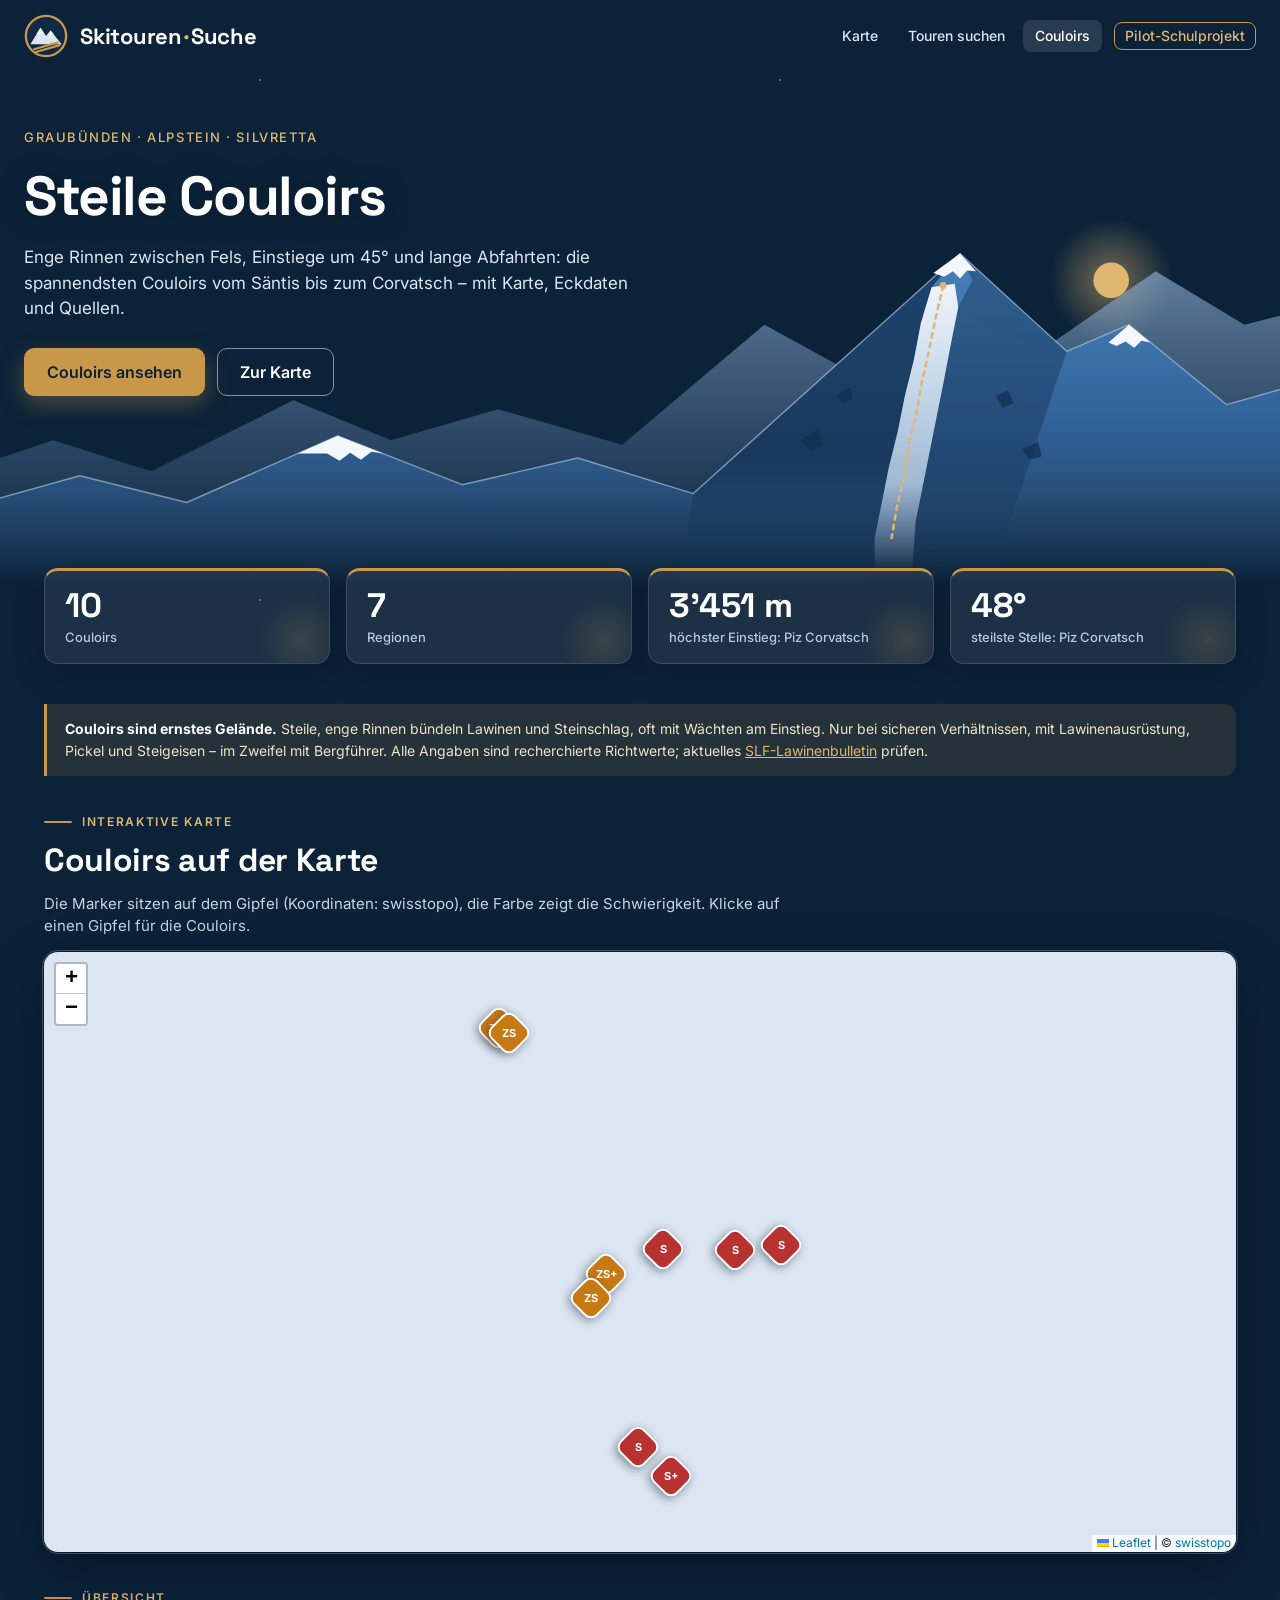
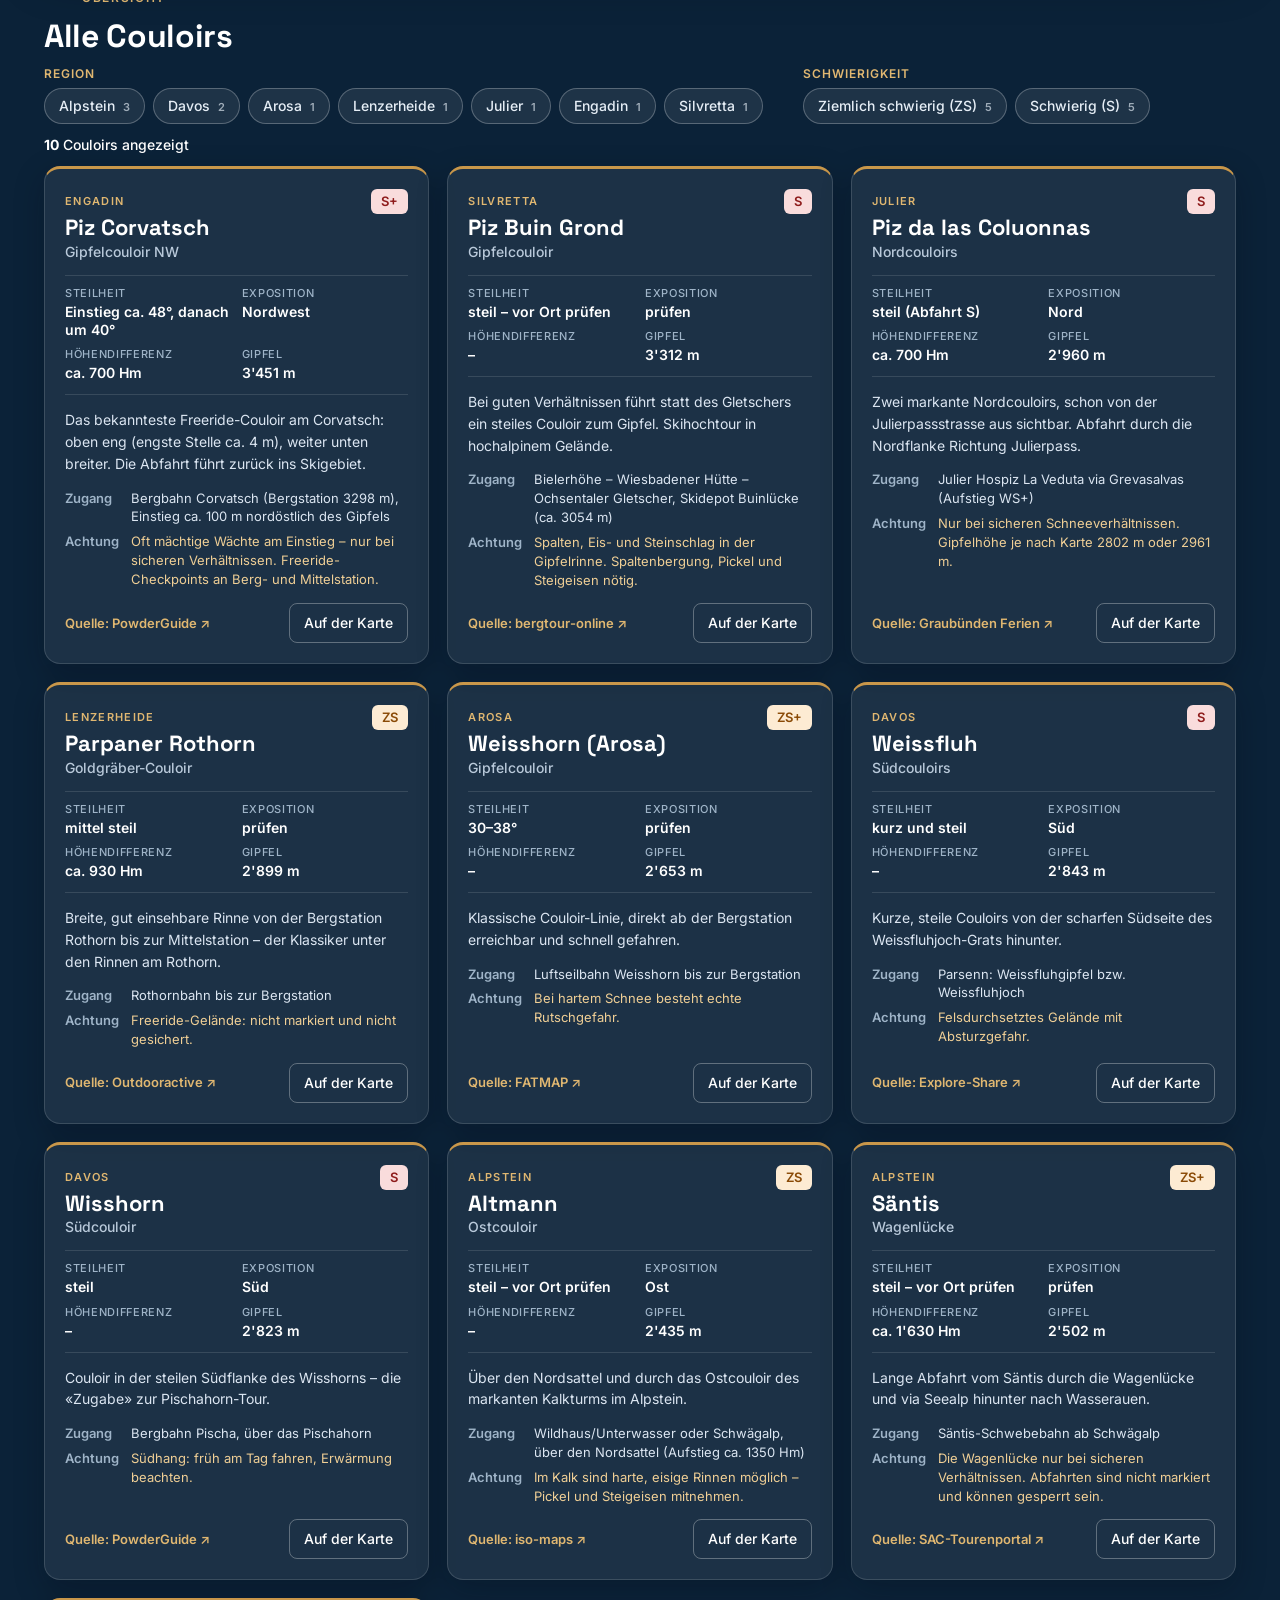
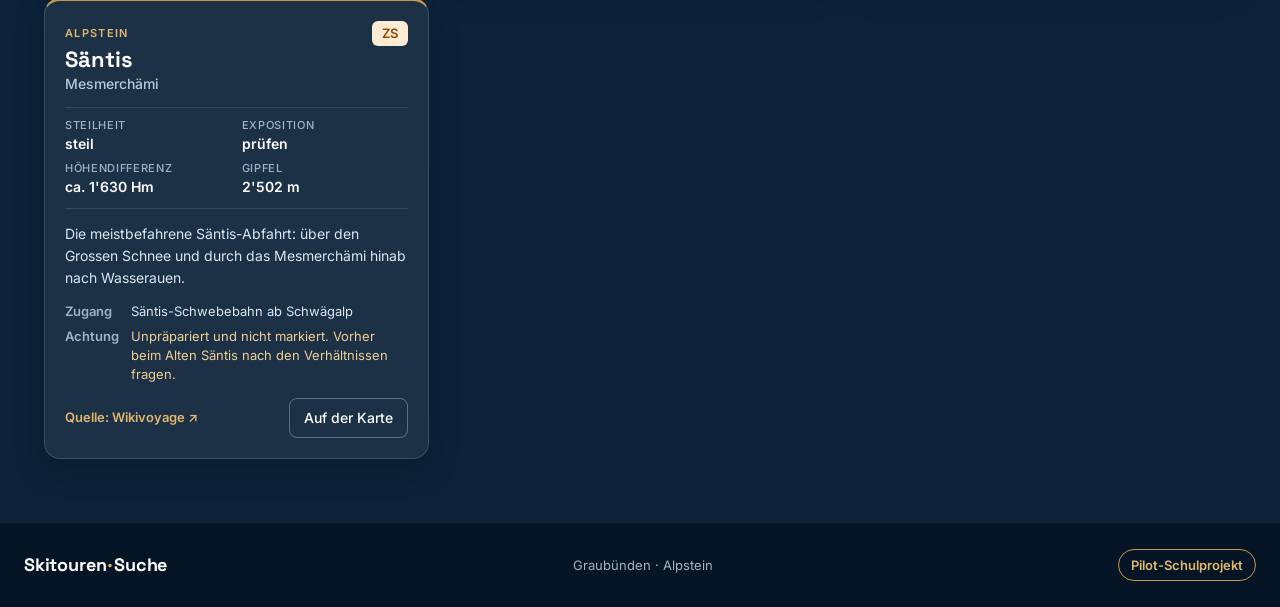
==== couloirs.html @ 5e9e7b4f "Neue Seite Couloirs: recherchierte Couloirs in Graubünden und im Alpstein mit Karte, Filtern und Que" ====
<!doctype html>
<html lang="de">
<head>
<meta charset="utf-8">
<meta name="viewport" content="width=device-width, initial-scale=1">
<title>Couloirs – Skitouren-Suche</title>
<meta name="description" content="Steile Couloirs in Graubünden und im Alpstein: Corvatsch, Piz Buin, Säntis, Altmann und mehr – mit Karte und Eckdaten.">
<link rel="icon" type="image/svg+xml" href="assets/icons/icon.svg">
<link rel="icon" type="image/png" sizes="32x32" href="assets/icons/favicon-32.png">
<link rel="apple-touch-icon" sizes="180x180" href="assets/icons/apple-touch-icon.png">
<link rel="manifest" href="manifest.webmanifest">
<meta name="theme-color" content="#0B2238">
<meta name="apple-mobile-web-app-title" content="Skitouren">
<meta name="application-name" content="Skitouren">
<meta name="mobile-web-app-capable" content="yes">
<meta name="apple-mobile-web-app-capable" content="yes">
<meta name="apple-mobile-web-app-status-bar-style" content="black-translucent">
<link rel="preconnect" href="https://fonts.googleapis.com">
<link rel="preconnect" href="https://fonts.gstatic.com" crossorigin>
<link rel="preconnect" href="https://wmts.geo.admin.ch">

<link href="https://fonts.googleapis.com/css2?family=Inter:wght@400;500;600&family=Space+Grotesk:wght@500;600;700&display=swap" rel="stylesheet">
<link rel="stylesheet" href="vendor/leaflet/leaflet.css">
<link rel="stylesheet" href="assets/style.css?v=20261114b">
</head>
<body class="land">
<div class="sky" aria-hidden="true"></div>
<div style="min-height:100vh;font-family:Inter,sans-serif;color:#13202B">
  <div class="topbar">
    <div class="brand">
        <a href="index.html" aria-label="Startseite" style="display:flex"><svg class="logo" viewBox="0 0 48 48" aria-hidden="true"><circle cx="24" cy="24" r="22" fill="#0F2A44" stroke="#C9974A" stroke-width="2.5"/><path d="M7 33 18 15l6 9 5-6 12 15Z" fill="#DCE6F2"/><path d="m18 15 4 6.2-2.4-.8-2 2.2-1.8-1.6-2 .8Z" fill="#fff"/><path d="m29 18 3.6 4.3-2.1-.5-1.6 1.4-1.4-1.3Z" fill="#fff"/><path d="M11 38.5 37 31M13 41.5 39 34" stroke="#C9974A" stroke-width="2.4" stroke-linecap="round"/></svg></a>
        <a href="index.html" style="display:flex;align-items:center;gap:12px;color:#FFF;text-decoration:none"><span class="wordmark">Skitouren<span>·</span>Suche</span></a>
        <nav class="nav" aria-label="Hauptnavigation"><a href="index.html">Karte</a><a href="suche.html">Touren suchen</a><a href="couloirs.html" aria-current="page">Couloirs</a><a href="datenschutz.html" class="pill">Pilot-Schulprojekt</a></nav>
    </div>
  </div>
  <header class="hero">
    <div class="hero-in">
      <div style="font:500 13px/1.5 Inter,sans-serif;letter-spacing:.12em;text-transform:uppercase;color:#E0B771">Graubünden · Alpstein · Silvretta</div>
      <h1 style="margin:0;font:700 52px/1.05 'Space Grotesk',sans-serif;letter-spacing:-.02em">Steile Couloirs</h1>
      <p class="lead">Enge Rinnen zwischen Fels, Einstiege um 45° und lange Abfahrten: die spannendsten Couloirs vom Säntis bis zum Corvatsch – mit Karte, Eckdaten und Quellen.</p>
      <div style="display:flex;flex-wrap:wrap;gap:12px;margin-top:6px"><a class="cta" href="#liste">Couloirs ansehen</a><a class="cta ghost" href="#karte">Zur Karte</a></div>
    </div>
    <svg class="range2" viewBox="0 0 1440 420" preserveAspectRatio="xMidYMax slice" aria-hidden="true">
      <defs>
        <linearGradient id="gB" gradientUnits="userSpaceOnUse" x1="0" y1="60" x2="0" y2="410"><stop offset="0" stop-color="#93B5DB" stop-opacity=".62"/><stop offset=".6" stop-color="#6F95C0" stop-opacity=".28"/><stop offset="1" stop-color="#6F95C0" stop-opacity="0"/></linearGradient>
        <linearGradient id="gF" gradientUnits="userSpaceOnUse" x1="0" y1="40" x2="0" y2="418"><stop offset="0" stop-color="#4A82BD"/><stop offset=".55" stop-color="#2F629A" stop-opacity=".9"/><stop offset="1" stop-color="#2A5788" stop-opacity="0"/></linearGradient>
        <linearGradient id="gR" gradientUnits="userSpaceOnUse" x1="0" y1="40" x2="0" y2="418"><stop offset="0" stop-color="#1D436C"/><stop offset=".6" stop-color="#17375A" stop-opacity=".92"/><stop offset="1" stop-color="#17375A" stop-opacity="0"/></linearGradient>
        <linearGradient id="gC" gradientUnits="userSpaceOnUse" x1="0" y1="60" x2="0" y2="400"><stop offset="0" stop-color="#F4F8FC"/><stop offset=".7" stop-color="#C9DBEE" stop-opacity=".75"/><stop offset="1" stop-color="#C9DBEE" stop-opacity="0"/></linearGradient>
        <radialGradient id="gM"><stop offset="0" stop-color="#E0B771" stop-opacity=".5"/><stop offset="1" stop-color="#E0B771" stop-opacity="0"/></radialGradient>
        <mask id="hm" maskUnits="userSpaceOnUse" x="0" y="0" width="1440" height="420"><path class="hmask" pathLength="1" d="M1061 76 1052 115 1045 150 1037 185 1031 220 1022 255 1017 290 1009 325 1003 360" fill="none" stroke="#fff" stroke-width="14" stroke-linecap="round"/></mask>
      </defs>
      <g class="r-sun"><circle cx="1250" cy="70" r="70" fill="url(#gM)"/><circle cx="1250" cy="70" r="20" fill="#E0B771"/></g>
      <g class="r-back">
        <path d="M-90 300 60 250l110 35 160-80 110 45 120-35 140 40 160-135 100 55 100-80 110 55 130-90 100 60 120-30V420H-90Z" fill="url(#gB)"/>
      </g>
      <g class="r-front">
        <path d="M-90 340 90 290l120 30 170-75 140 55 130-30 130 40 300-270 120 110 70-30 110 90 140-40V420H-90Z" fill="url(#gF)"/>
        <path d="M1080 40 1048 78 1036 118 1028 160 1018 200 1010 240 1000 280 992 320 984 360 980 420H760L780 310Z" fill="url(#gR)"/>
        <path d="M1080 40 1094 70 1078 100 1070 140 1062 182 1054 222 1046 262 1038 302 1030 342 1026 420H1110L1200 150Z" fill="url(#gR)" opacity=".55"/>
        <path d="M1048 78 1074 74 1078 100 1070 140 1062 182 1054 222 1046 262 1038 302 1030 342 1026 400 984 400 984 360 992 320 1000 280 1010 240 1018 200 1028 160 1036 118Z" fill="url(#gC)"/>
        <path d="M900 250l20-12 6 18-14 6Z M940 200l16-10 4 14-12 4Z M1120 200l14-6 6 14-12 6Z M1150 260l18-8 4 16-14 4Z" fill="#12304F" opacity=".7"/>
        <path d="M-90 340 90 290l120 30 170-75 140 55 130-30 130 40 300-270 120 110 70-30 110 90 140-40" fill="none" stroke="#B4CEEA" stroke-opacity=".6" stroke-width="1.6" stroke-linejoin="round"/>
        <path d="M1080 40l18 20-10-1-8 9-8-8-10 6-12-4Z M380 245l51 20-13-2-12 9-12-8-12 9-14-8-33 0Z M1270 120l24 20-10-2-8 8-10-7-10 5-9-4Z" fill="#F4F8FC"/>
        <path d="M1061 76 1052 115 1045 150 1037 185 1031 220 1022 255 1017 290 1009 325 1003 360" fill="none" stroke="#E0B771" stroke-width="2.8" stroke-dasharray="5 6" stroke-linecap="round" mask="url(#hm)"/>
        <circle class="summit" cx="1061" cy="76" r="4" fill="#E0B771"/>
      </g>
    </svg>
  </header>
  <main class="wrap">
    <div class="stats" id="cstats"></div>
    <div class="cwarn reveal"><b>Couloirs sind ernstes Gelände.</b> Steile, enge Rinnen bündeln Lawinen und Steinschlag, oft mit Wächten am Einstieg. Nur bei sicheren Verhältnissen, mit Lawinenausrüstung, Pickel und Steigeisen – im Zweifel mit Bergführer. Alle Angaben sind recherchierte Richtwerte; aktuelles <a href="https://www.slf.ch/de/lawinenbulletin-und-schneesituation/" target="_blank" rel="noopener">SLF-Lawinenbulletin</a> prüfen.</div>
    <section class="sect" id="karte">
      <span class="eyebrow">Interaktive Karte</span>
      <h2>Couloirs auf der Karte</h2>
      <p>Die Marker sitzen auf dem Gipfel (Koordinaten: swisstopo), die Farbe zeigt die Schwierigkeit. Klicke auf einen Gipfel für die Couloirs.</p>
      <div id="map" role="region" aria-label="Karte der Couloirs"></div>
    </section>
    <section class="sect" id="liste">
      <span class="eyebrow">Übersicht</span>
      <h2>Alle Couloirs</h2>
      <div class="cfilter"><div><span class="exh">Region</span><div class="chips" id="cReg"></div></div><div><span class="exh">Schwierigkeit</span><div class="chips" id="cGrad"></div></div></div>
      <p class="mapinfo"><strong id="cCount"></strong> Couloirs angezeigt</p>
      <div class="cgrid" id="cards"></div>
    </section>
  </main>
  <footer class="foot">
    <div class="foot-in">
      <span class="wordmark" style="font-size:18px">Skitouren<span>·</span>Suche</span>
      <span>Graubünden · Alpstein</span>
      <a href="datenschutz.html">Pilot-Schulprojekt</a>
    </div>
  </footer>
</div>
<script src="vendor/leaflet/leaflet.js"></script>
<script src="assets/tours.js?v=20261117"></script>
<script src="assets/couloirs.js?v=20261117"></script>
<script src="assets/comp.js?v=20261117"></script>
<script src="assets/couloirs-page.js?v=20261117"></script>
<script src="assets/ui.js?v=20261117"></script>
</body>
</html>
---- vendor/leaflet/leaflet.css ----
/* required styles */

.leaflet-pane,
.leaflet-tile,
.leaflet-marker-icon,
.leaflet-marker-shadow,
.leaflet-tile-container,
.leaflet-pane > svg,
.leaflet-pane > canvas,
.leaflet-zoom-box,
.leaflet-image-layer,
.leaflet-layer {
	position: absolute;
	left: 0;
	top: 0;
	}
.leaflet-container {
	overflow: hidden;
	}
.leaflet-tile,
.leaflet-marker-icon,
.leaflet-marker-shadow {
	-webkit-user-select: none;
	   -moz-user-select: none;
	        user-select: none;
	  -webkit-user-drag: none;
	}
/* Prevents IE11 from highlighting tiles in blue */
.leaflet-tile::selection {
	background: transparent;
}
/* Safari renders non-retina tile on retina better with this, but Chrome is worse */
.leaflet-safari .leaflet-tile {
	image-rendering: -webkit-optimize-contrast;
	}
/* hack that prevents hw layers "stretching" when loading new tiles */
.leaflet-safari .leaflet-tile-container {
	width: 1600px;
	height: 1600px;
	-webkit-transform-origin: 0 0;
	}
.leaflet-marker-icon,
.leaflet-marker-shadow {
	display: block;
	}
/* .leaflet-container svg: reset svg max-width decleration shipped in Joomla! (joomla.org) 3.x */
/* .leaflet-container img: map is broken in FF if you have max-width: 100% on tiles */
.leaflet-container .leaflet-overlay-pane svg {
	max-width: none !important;
	max-height: none !important;
	}
.leaflet-container .leaflet-marker-pane img,
.leaflet-container .leaflet-shadow-pane img,
.leaflet-container .leaflet-tile-pane img,
.leaflet-container img.leaflet-image-layer,
.leaflet-container .leaflet-tile {
	max-width: none !important;
	max-height: none !important;
	width: auto;
	padding: 0;
	}

.leaflet-container img.leaflet-tile {
	/* See: https://bugs.chromium.org/p/chromium/issues/detail?id=600120 */
	mix-blend-mode: plus-lighter;
}

.leaflet-container.leaflet-touch-zoom {
	-ms-touch-action: pan-x pan-y;
	touch-action: pan-x pan-y;
	}
.leaflet-container.leaflet-touch-drag {
	-ms-touch-action: pinch-zoom;
	/* Fallback for FF which doesn't support pinch-zoom */
	touch-action: none;
	touch-action: pinch-zoom;
}
.leaflet-container.leaflet-touch-drag.leaflet-touch-zoom {
	-ms-touch-action: none;
	touch-action: none;
}
.leaflet-container {
	-webkit-tap-highlight-color: transparent;
}
.leaflet-container a {
	-webkit-tap-highlight-color: rgba(51, 181, 229, 0.4);
}
.leaflet-tile {
	filter: inherit;
	visibility: hidden;
	}
.leaflet-tile-loaded {
	visibility: inherit;
	}
.leaflet-zoom-box {
	width: 0;
	height: 0;
	-moz-box-sizing: border-box;
	     box-sizing: border-box;
	z-index: 800;
	}
/* workaround for https://bugzilla.mozilla.org/show_bug.cgi?id=888319 */
.leaflet-overlay-pane svg {
	-moz-user-select: none;
	}

.leaflet-pane         { z-index: 400; }

.leaflet-tile-pane    { z-index: 200; }
.leaflet-overlay-pane { z-index: 400; }
.leaflet-shadow-pane  { z-index: 500; }
.leaflet-marker-pane  { z-index: 600; }
.leaflet-tooltip-pane   { z-index: 650; }
.leaflet-popup-pane   { z-index: 700; }

.leaflet-map-pane canvas { z-index: 100; }
.leaflet-map-pane svg    { z-index: 200; }

.leaflet-vml-shape {
	width: 1px;
	height: 1px;
	}
.lvml {
	behavior: url(#default#VML);
	display: inline-block;
	position: absolute;
	}


/* control positioning */

.leaflet-control {
	position: relative;
	z-index: 800;
	pointer-events: visiblePainted; /* IE 9-10 doesn't have auto */
	pointer-events: auto;
	}
.leaflet-top,
.leaflet-bottom {
	position: absolute;
	z-index: 1000;
	pointer-events: none;
	}
.leaflet-top {
	top: 0;
	}
.leaflet-right {
	right: 0;
	}
.leaflet-bottom {
	bottom: 0;
	}
.leaflet-left {
	left: 0;
	}
.leaflet-control {
	float: left;
	clear: both;
	}
.leaflet-right .leaflet-control {
	float: right;
	}
.leaflet-top .leaflet-control {
	margin-top: 10px;
	}
.leaflet-bottom .leaflet-control {
	margin-bottom: 10px;
	}
.leaflet-left .leaflet-control {
	margin-left: 10px;
	}
.leaflet-right .leaflet-control {
	margin-right: 10px;
	}


/* zoom and fade animations */

.leaflet-fade-anim .leaflet-popup {
	opacity: 0;
	-webkit-transition: opacity 0.2s linear;
	   -moz-transition: opacity 0.2s linear;
	        transition: opacity 0.2s linear;
	}
.leaflet-fade-anim .leaflet-map-pane .leaflet-popup {
	opacity: 1;
	}
.leaflet-zoom-animated {
	-webkit-transform-origin: 0 0;
	    -ms-transform-origin: 0 0;
	        transform-origin: 0 0;
	}
svg.leaflet-zoom-animated {
	will-change: transform;
}

.leaflet-zoom-anim .leaflet-zoom-animated {
	-webkit-transition: -webkit-transform 0.25s cubic-bezier(0,0,0.25,1);
	   -moz-transition:    -moz-transform 0.25s cubic-bezier(0,0,0.25,1);
	        transition:         transform 0.25s cubic-bezier(0,0,0.25,1);
	}
.leaflet-zoom-anim .leaflet-tile,
.leaflet-pan-anim .leaflet-tile {
	-webkit-transition: none;
	   -moz-transition: none;
	        transition: none;
	}

.leaflet-zoom-anim .leaflet-zoom-hide {
	visibility: hidden;
	}


/* cursors */

.leaflet-interactive {
	cursor: pointer;
	}
.leaflet-grab {
	cursor: -webkit-grab;
	cursor:    -moz-grab;
	cursor:         grab;
	}
.leaflet-crosshair,
.leaflet-crosshair .leaflet-interactive {
	cursor: crosshair;
	}
.leaflet-popup-pane,
.leaflet-control {
	cursor: auto;
	}
.leaflet-dragging .leaflet-grab,
.leaflet-dragging .leaflet-grab .leaflet-interactive,
.leaflet-dragging .leaflet-marker-draggable {
	cursor: move;
	cursor: -webkit-grabbing;
	cursor:    -moz-grabbing;
	cursor:         grabbing;
	}

/* marker & overlays interactivity */
.leaflet-marker-icon,
.leaflet-marker-shadow,
.leaflet-image-layer,
.leaflet-pane > svg path,
.leaflet-tile-container {
	pointer-events: none;
	}

.leaflet-marker-icon.leaflet-interactive,
.leaflet-image-layer.leaflet-interactive,
.leaflet-pane > svg path.leaflet-interactive,
svg.leaflet-image-layer.leaflet-interactive path {
	pointer-events: visiblePainted; /* IE 9-10 doesn't have auto */
	pointer-events: auto;
	}

/* visual tweaks */

.leaflet-container {
	background: #ddd;
	outline-offset: 1px;
	}
.leaflet-container a {
	color: #0078A8;
	}
.leaflet-zoom-box {
	border: 2px dotted #38f;
	background: rgba(255,255,255,0.5);
	}


/* general typography */
.leaflet-container {
	font-family: "Helvetica Neue", Arial, Helvetica, sans-serif;
	font-size: 12px;
	font-size: 0.75rem;
	line-height: 1.5;
	}


/* general toolbar styles */

.leaflet-bar {
	box-shadow: 0 1px 5px rgba(0,0,0,0.65);
	border-radius: 4px;
	}
.leaflet-bar a {
	background-color: #fff;
	border-bottom: 1px solid #ccc;
	width: 26px;
	height: 26px;
	line-height: 26px;
	display: block;
	text-align: center;
	text-decoration: none;
	color: black;
	}
.leaflet-bar a,
.leaflet-control-layers-toggle {
	background-position: 50% 50%;
	background-repeat: no-repeat;
	display: block;
	}
.leaflet-bar a:hover,
.leaflet-bar a:focus {
	background-color: #f4f4f4;
	}
.leaflet-bar a:first-child {
	border-top-left-radius: 4px;
	border-top-right-radius: 4px;
	}
.leaflet-bar a:last-child {
	border-bottom-left-radius: 4px;
	border-bottom-right-radius: 4px;
	border-bottom: none;
	}
.leaflet-bar a.leaflet-disabled {
	cursor: default;
	background-color: #f4f4f4;
	color: #bbb;
	}

.leaflet-touch .leaflet-bar a {
	width: 30px;
	height: 30px;
	line-height: 30px;
	}
.leaflet-touch .leaflet-bar a:first-child {
	border-top-left-radius: 2px;
	border-top-right-radius: 2px;
	}
.leaflet-touch .leaflet-bar a:last-child {
	border-bottom-left-radius: 2px;
	border-bottom-right-radius: 2px;
	}

/* zoom control */

.leaflet-control-zoom-in,
.leaflet-control-zoom-out {
	font: bold 18px 'Lucida Console', Monaco, monospace;
	text-indent: 1px;
	}

.leaflet-touch .leaflet-control-zoom-in, .leaflet-touch .leaflet-control-zoom-out  {
	font-size: 22px;
	}


/* layers control */

.leaflet-control-layers {
	box-shadow: 0 1px 5px rgba(0,0,0,0.4);
	background: #fff;
	border-radius: 5px;
	}
.leaflet-control-layers-toggle {
	background-image: url(images/layers.png);
	width: 36px;
	height: 36px;
	}
.leaflet-retina .leaflet-control-layers-toggle {
	background-image: url(images/layers-2x.png);
	background-size: 26px 26px;
	}
.leaflet-touch .leaflet-control-layers-toggle {
	width: 44px;
	height: 44px;
	}
.leaflet-control-layers .leaflet-control-layers-list,
.leaflet-control-layers-expanded .leaflet-control-layers-toggle {
	display: none;
	}
.leaflet-control-layers-expanded .leaflet-control-layers-list {
	display: block;
	position: relative;
	}
.leaflet-control-layers-expanded {
	padding: 6px 10px 6px 6px;
	color: #333;
	background: #fff;
	}
.leaflet-control-layers-scrollbar {
	overflow-y: scroll;
	overflow-x: hidden;
	padding-right: 5px;
	}
.leaflet-control-layers-selector {
	margin-top: 2px;
	position: relative;
	top: 1px;
	}
.leaflet-control-layers label {
	display: block;
	font-size: 13px;
	font-size: 1.08333em;
	}
.leaflet-control-layers-separator {
	height: 0;
	border-top: 1px solid #ddd;
	margin: 5px -10px 5px -6px;
	}

/* Default icon URLs */
.leaflet-default-icon-path { /* used only in path-guessing heuristic, see L.Icon.Default */
	background-image: url(images/marker-icon.png);
	}


/* attribution and scale controls */

.leaflet-container .leaflet-control-attribution {
	background: #fff;
	background: rgba(255, 255, 255, 0.8);
	margin: 0;
	}
.leaflet-control-attribution,
.leaflet-control-scale-line {
	padding: 0 5px;
	color: #333;
	line-height: 1.4;
	}
.leaflet-control-attribution a {
	text-decoration: none;
	}
.leaflet-control-attribution a:hover,
.leaflet-control-attribution a:focus {
	text-decoration: underline;
	}
.leaflet-attribution-flag {
	display: inline !important;
	vertical-align: baseline !important;
	width: 1em;
	height: 0.6669em;
	}
.leaflet-left .leaflet-control-scale {
	margin-left: 5px;
	}
.leaflet-bottom .leaflet-control-scale {
	margin-bottom: 5px;
	}
.leaflet-control-scale-line {
	border: 2px solid #777;
	border-top: none;
	line-height: 1.1;
	padding: 2px 5px 1px;
	white-space: nowrap;
	-moz-box-sizing: border-box;
	     box-sizing: border-box;
	background: rgba(255, 255, 255, 0.8);
	text-shadow: 1px 1px #fff;
	}
.leaflet-control-scale-line:not(:first-child) {
	border-top: 2px solid #777;
	border-bottom: none;
	margin-top: -2px;
	}
.leaflet-control-scale-line:not(:first-child):not(:last-child) {
	border-bottom: 2px solid #777;
	}

.leaflet-touch .leaflet-control-attribution,
.leaflet-touch .leaflet-control-layers,
.leaflet-touch .leaflet-bar {
	box-shadow: none;
	}
.leaflet-touch .leaflet-control-layers,
.leaflet-touch .leaflet-bar {
	border: 2px solid rgba(0,0,0,0.2);
	background-clip: padding-box;
	}


/* popup */

.leaflet-popup {
	position: absolute;
	text-align: center;
	margin-bottom: 20px;
	}
.leaflet-popup-content-wrapper {
	padding: 1px;
	text-align: left;
	border-radius: 12px;
	}
.leaflet-popup-content {
	margin: 13px 24px 13px 20px;
	line-height: 1.3;
	font-size: 13px;
	font-size: 1.08333em;
	min-height: 1px;
	}
.leaflet-popup-content p {
	margin: 17px 0;
	margin: 1.3em 0;
	}
.leaflet-popup-tip-container {
	width: 40px;
	height: 20px;
	position: absolute;
	left: 50%;
	margin-top: -1px;
	margin-left: -20px;
	overflow: hidden;
	pointer-events: none;
	}
.leaflet-popup-tip {
	width: 17px;
	height: 17px;
	padding: 1px;

	margin: -10px auto 0;
	pointer-events: auto;

	-webkit-transform: rotate(45deg);
	   -moz-transform: rotate(45deg);
	    -ms-transform: rotate(45deg);
	        transform: rotate(45deg);
	}
.leaflet-popup-content-wrapper,
.leaflet-popup-tip {
	background: white;
	color: #333;
	box-shadow: 0 3px 14px rgba(0,0,0,0.4);
	}
.leaflet-container a.leaflet-popup-close-button {
	position: absolute;
	top: 0;
	right: 0;
	border: none;
	text-align: center;
	width: 24px;
	height: 24px;
	font: 16px/24px Tahoma, Verdana, sans-serif;
	color: #757575;
	text-decoration: none;
	background: transparent;
	}
.leaflet-container a.leaflet-popup-close-button:hover,
.leaflet-container a.leaflet-popup-close-button:focus {
	color: #585858;
	}
.leaflet-popup-scrolled {
	overflow: auto;
	}

.leaflet-oldie .leaflet-popup-content-wrapper {
	-ms-zoom: 1;
	}
.leaflet-oldie .leaflet-popup-tip {
	width: 24px;
	margin: 0 auto;

	-ms-filter: "progid:DXImageTransform.Microsoft.Matrix(M11=0.70710678, M12=0.70710678, M21=-0.70710678, M22=0.70710678)";
	filter: progid:DXImageTransform.Microsoft.Matrix(M11=0.70710678, M12=0.70710678, M21=-0.70710678, M22=0.70710678);
	}

.leaflet-oldie .leaflet-control-zoom,
.leaflet-oldie .leaflet-control-layers,
.leaflet-oldie .leaflet-popup-content-wrapper,
.leaflet-oldie .leaflet-popup-tip {
	border: 1px solid #999;
	}


/* div icon */

.leaflet-div-icon {
	background: #fff;
	border: 1px solid #666;
	}


/* Tooltip */
/* Base styles for the element that has a tooltip */
.leaflet-tooltip {
	position: absolute;
	padding: 6px;
	background-color: #fff;
	border: 1px solid #fff;
	border-radius: 3px;
	color: #222;
	white-space: nowrap;
	-webkit-user-select: none;
	-moz-user-select: none;
	-ms-user-select: none;
	user-select: none;
	pointer-events: none;
	box-shadow: 0 1px 3px rgba(0,0,0,0.4);
	}
.leaflet-tooltip.leaflet-interactive {
	cursor: pointer;
	pointer-events: auto;
	}
.leaflet-tooltip-top:before,
.leaflet-tooltip-bottom:before,
.leaflet-tooltip-left:before,
.leaflet-tooltip-right:before {
	position: absolute;
	pointer-events: none;
	border: 6px solid transparent;
	background: transparent;
	content: "";
	}

/* Directions */

.leaflet-tooltip-bottom {
	margin-top: 6px;
}
.leaflet-tooltip-top {
	margin-top: -6px;
}
.leaflet-tooltip-bottom:before,
.leaflet-tooltip-top:before {
	left: 50%;
	margin-left: -6px;
	}
.leaflet-tooltip-top:before {
	bottom: 0;
	margin-bottom: -12px;
	border-top-color: #fff;
	}
.leaflet-tooltip-bottom:before {
	top: 0;
	margin-top: -12px;
	margin-left: -6px;
	border-bottom-color: #fff;
	}
.leaflet-tooltip-left {
	margin-left: -6px;
}
.leaflet-tooltip-right {
	margin-left: 6px;
}
.leaflet-tooltip-left:before,
.leaflet-tooltip-right:before {
	top: 50%;
	margin-top: -6px;
	}
.leaflet-tooltip-left:before {
	right: 0;
	margin-right: -12px;
	border-left-color: #fff;
	}
.leaflet-tooltip-right:before {
	left: 0;
	margin-left: -12px;
	border-right-color: #fff;
	}

/* Printing */

@media print {
	/* Prevent printers from removing background-images of controls. */
	.leaflet-control {
		-webkit-print-color-adjust: exact;
		print-color-adjust: exact;
		}
	}
---- assets/style.css ----
body{margin:0;background:#F4F6F8}
*{box-sizing:border-box}
a{color:#1F5FA8}a:hover{color:#123E70}
.chip{font:500 14px/1 Inter,sans-serif;min-height:36px;padding:0 14px;border-radius:999px;border:1px solid #C9D2DB;background:#FFFFFF;color:#2B3A47;cursor:pointer}
.chip:hover{border-color:#1F5FA8}
.chip.on{background:#13202B;border-color:#13202B;color:#FFFFFF}
.chip:focus-visible,.btn:focus-visible,.field:focus-visible{outline:3px solid #7FB0E8;outline-offset:2px}
.field{font:400 16px/1.2 Inter,sans-serif;border:1px solid #C9D2DB;border-radius:10px;background:#FFFFFF;color:#13202B;min-height:48px;padding:0 14px;box-sizing:border-box;width:100%}
.btn{font:500 14px/1 Inter,sans-serif;min-height:40px;padding:0 14px;border-radius:8px;border:1px solid #C9D2DB;background:#FFFFFF;color:#13202B;cursor:pointer}
.btn:hover{border-color:#1F5FA8;color:#1F5FA8}
.g{font:600 13px/1 Inter,sans-serif;padding:6px 10px;border-radius:6px;white-space:nowrap}
.g-L{background:#E3F1E6;color:#1D5B2C}
.g-WS{background:#DCEAF8;color:#174A82}
.g-ZS{background:#FDEBD3;color:#8A4A06}
.g-S{background:#F9DCDC;color:#8E1B1B}
input[type=range]{width:100%;accent-color:#1F5FA8}
.h2{margin:0;font:600 13px/1 Inter,sans-serif;text-transform:uppercase;letter-spacing:.08em;color:#4A5A68}
.sec{display:flex;flex-direction:column;gap:10px}
.chips{display:flex;flex-wrap:wrap;gap:8px}
.sr{position:absolute;left:-9999px}
.card{background:#FFF;border:1px solid #DDE3E9;border-radius:14px;padding:20px;display:flex;flex-direction:column;gap:14px}
.stat{display:flex;flex-direction:column;gap:4px}.stat span:first-child{font:500 12px/1 Inter,sans-serif;color:#5A6976}.stat span:last-child{font:600 16px/1.1 Inter,sans-serif}
.kv{margin:0;display:grid;grid-template-columns:auto 1fr;gap:6px 12px;font:400 14px/1.35 Inter,sans-serif}.kv dt{color:#5A6976}.kv dd{margin:0}
.hero{position:relative;overflow:hidden;color:#FFF;padding:28px 24px 170px;background:linear-gradient(180deg,#0B2238 0%,#16406A 60%,#3E74A8 100%)}
.hero-in{position:relative;z-index:1;max-width:1240px;margin:0 auto;display:flex;flex-direction:column;gap:16px}
.range{position:absolute;left:0;bottom:-1px;width:100%;height:200px}
.brand{display:flex;align-items:center;gap:12px;flex-wrap:wrap;margin-bottom:18px}
.logo{width:48px;height:48px;flex:none}
.wordmark{font:700 22px/1 'Space Grotesk',sans-serif;letter-spacing:-.01em}.wordmark span{color:#E0B771;margin:0 2px}
.pill{font:600 12px/1 Inter,sans-serif;padding:6px 10px;border-radius:999px;border:1px solid #C9974A;color:#E0B771;text-decoration:none;margin-left:auto}
.pill:hover{background:#C9974A;color:#0B2238}
#q{box-shadow:0 10px 30px rgba(5,20,35,.35)}
.chip:hover,.btn:hover{border-color:#A8762E;color:#8A5E1E}
.chip.on,.chip.on:hover{background:#16406A;border-color:#16406A;color:#FFF}
.h2{color:#8A5E1E!important}
input[type=range]{accent-color:#A8762E}
.card{box-shadow:0 1px 2px rgba(15,42,68,.06);transition:box-shadow .2s,border-color .2s,transform .2s;border-top:3px solid #C9974A!important}
.card:hover{box-shadow:0 10px 28px rgba(15,42,68,.12);transform:translateY(-2px)}
.card h3{color:#0F2A44}
main{margin-top:-24px!important;position:relative;z-index:2}
footer{background:#0B2238;color:#C8D5E3;padding:40px 24px;font:400 14px/1.6 Inter,sans-serif}
footer .in{max-width:1240px;margin:0 auto;display:flex;flex-direction:column;gap:12px}
footer h2{margin:0;font:600 18px/1.2 'Space Grotesk',sans-serif;color:#E0B771}
footer p{margin:0;max-width:820px}footer a{color:#E0B771}
.notice{border-left:3px solid #C9974A;padding:10px 14px;background:rgba(201,151,74,.12);border-radius:0 8px 8px 0;color:#FFF}
@media (max-width:600px){h1{font-size:34px!important}.hero{padding-bottom:140px}.range{height:150px}.pill{margin-left:0}}

.nav{display:flex;gap:6px;margin-left:auto;align-items:center;flex-wrap:wrap}
.nav a{font:500 14px/1 Inter,sans-serif;color:#DCE6F2;text-decoration:none;padding:9px 12px;border-radius:8px}
.nav a:hover,.nav a[aria-current]{background:rgba(255,255,255,.12);color:#FFF}
.nav .pill{margin-left:6px;padding:6px 10px;color:#E0B771}
.lead{margin:0;max-width:620px;font:400 18px/1.5 Inter,sans-serif;color:#DCE6F2}
.cta{display:inline-flex;align-items:center;min-height:48px;padding:0 22px;border-radius:10px;font:600 16px/1 Inter,sans-serif;text-decoration:none;background:#C9974A;color:#0B2238;border:1px solid #C9974A}
.cta:hover{background:#E0B771;color:#0B2238}
.cta.ghost{background:transparent;color:#FFF;border-color:rgba(255,255,255,.5)}
.cta.ghost:hover{background:rgba(255,255,255,.12);color:#FFF}
.cta:focus-visible,.nav a:focus-visible{outline:3px solid #7FB0E8;outline-offset:2px}
.wrap{max-width:1240px;margin:0 auto;padding:0 24px 64px;display:flex;flex-direction:column;gap:40px;position:relative;z-index:2;margin-top:-24px}
.stats{display:grid;grid-template-columns:repeat(auto-fit,minmax(170px,1fr));gap:16px}
.statc{background:#FFF;border:1px solid #DDE3E9;border-top:3px solid #C9974A;border-radius:14px;padding:18px 20px;display:flex;flex-direction:column;gap:6px}
.statc b{font:700 30px/1 'Space Grotesk',sans-serif;color:#0F2A44}
.statc span{font:500 13px/1.3 Inter,sans-serif;color:#5A6976}
.sect{display:flex;flex-direction:column;gap:14px}
.sect h2{margin:0;font:700 28px/1.15 'Space Grotesk',sans-serif;color:#0F2A44;letter-spacing:-.01em}
.sect>p{margin:0;font:400 15px/1.5 Inter,sans-serif;color:#4A5A68;max-width:760px}
#map{height:600px;border-radius:14px;border:1px solid #DDE3E9;background:#DCE6F2;isolation:isolate}
.pin{display:flex;align-items:center;justify-content:center;width:34px;height:34px;border-radius:50% 50% 50% 0;transform:rotate(-45deg);border:2px solid #FFF;box-shadow:0 3px 8px rgba(5,20,35,.4)}
.pin i{transform:rotate(45deg);font:700 11px/1 Inter,sans-serif;font-style:normal;color:#FFF}
.pin-L{background:#2E7D46}.pin-WS{background:#1F5FA8}.pin-ZS{background:#C77A14}.pin-S{background:#B83232}
.leaflet-container{font-family:Inter,sans-serif}
.leaflet-popup-content{margin:14px 16px;min-width:220px}
.pop h3{margin:0 0 2px;font:600 18px/1.2 'Space Grotesk',sans-serif;color:#0F2A44}
.pop .hh{font:400 13px/1.3 Inter,sans-serif;color:#5A6976;margin:0 0 10px}
.pop .row{border-top:1px solid #EDF0F3;padding:8px 0;display:flex;flex-direction:column;gap:5px;font:400 13px/1.35 Inter,sans-serif;color:#2B3A47}
.pop .row div{display:flex;gap:8px;align-items:center;justify-content:space-between}
.pop a{font-weight:600}
.regs{display:grid;grid-template-columns:repeat(auto-fit,minmax(200px,1fr));gap:16px}
.reg{background:#FFF;border:1px solid #DDE3E9;border-radius:14px;padding:18px 20px;text-decoration:none;color:#13202B;display:flex;flex-direction:column;gap:6px;transition:box-shadow .2s,transform .2s,border-color .2s}
.reg:hover{box-shadow:0 10px 28px rgba(15,42,68,.12);transform:translateY(-2px);border-color:#C9974A;color:#13202B}
.reg b{font:600 19px/1.2 'Space Grotesk',sans-serif;color:#0F2A44}
.reg span{font:400 14px/1.3 Inter,sans-serif;color:#5A6976}
.reg em{font:600 13px/1 Inter,sans-serif;font-style:normal;color:#8A5E1E;margin-top:6px}
.flash{animation:flash 2s ease-out}
@keyframes flash{0%{box-shadow:0 0 0 4px #C9974A}100%{box-shadow:0 0 0 4px rgba(201,151,74,0)}}
@media (max-width:600px){#map{height:460px}.nav{margin-left:0;width:100%}.sect h2{font-size:24px}}
.legal{background:#FFF;border:1px solid #DDE3E9;border-top:3px solid #C9974A;border-radius:14px;padding:28px;display:flex;flex-direction:column;gap:14px;max-width:820px;font:400 15px/1.6 Inter,sans-serif;color:#2B3A47}
.legal p{margin:0}
.legal .notice{color:#13202B;background:rgba(201,151,74,.14)}
.nav .pill[aria-current]{background:#C9974A;color:#0B2238}
.pin{width:32px;height:32px;border-radius:50%;transform:none}.pin i{transform:none}

/* ===== v3: Feinschliff ===== */
html{scroll-behavior:smooth;scroll-padding-top:90px}
body{background:#F4F6F8 url("data:image/svg+xml,%3Csvg xmlns='http://www.w3.org/2000/svg' width='480' height='480' viewBox='0 0 480 480'%3E%3Cg fill='none' stroke='%2316406A' stroke-opacity='.045' stroke-width='1.2'%3E%3Cpath d='M-20 90c80-50 140 30 220-10s120-70 300-20M-20 150c90-40 150 40 230 0s130-60 290-10M-20 330c70-60 160 20 240-20s110-50 280 0M-20 400c90-50 170 30 250-10s120-60 270-5M-20 240c100-30 140 30 230 0s150-50 290 0'/%3E%3C/g%3E%3C/svg%3E")}
body>div{background:transparent!important}
.topbar{position:fixed;top:0;left:0;right:0;z-index:1100;padding:14px 24px;transition:background .25s,box-shadow .25s,padding .25s}
.topbar.scrolled{background:rgba(11,34,56,.88);-webkit-backdrop-filter:blur(12px);backdrop-filter:blur(12px);box-shadow:0 6px 24px rgba(5,20,35,.25);padding:8px 24px}
.topbar .brand{max-width:1240px;margin:0 auto;color:#FFF}
.topbar .logo{width:44px;height:44px;transition:transform .3s}
.topbar a:hover .logo{transform:rotate(-8deg) scale(1.05)}
.hero{padding:118px 24px 190px;background:radial-gradient(900px 420px at 82% 12%,rgba(224,183,113,.20),transparent 60%),linear-gradient(180deg,#081B2E 0%,#123657 52%,#3E74A8 100%)}
.hero::before{content:"";position:absolute;inset:0;background-image:radial-gradient(1.2px 1.2px at 12% 18%,#fff 50%,transparent 51%),radial-gradient(1px 1px at 28% 9%,#fff 50%,transparent 51%),radial-gradient(1.4px 1.4px at 44% 22%,#fff 50%,transparent 51%),radial-gradient(1px 1px at 61% 12%,#fff 50%,transparent 51%),radial-gradient(1.2px 1.2px at 73% 28%,#fff 50%,transparent 51%),radial-gradient(1px 1px at 91% 20%,#fff 50%,transparent 51%),radial-gradient(1px 1px at 6% 34%,#fff 50%,transparent 51%),radial-gradient(1.3px 1.3px at 52% 6%,#fff 50%,transparent 51%);opacity:.55;pointer-events:none}
.range{height:220px}
.snow{position:absolute;inset:0;overflow:hidden;pointer-events:none}
.snow i{position:absolute;top:-10px;border-radius:50%;background:#fff;animation:fall linear infinite}
@keyframes fall{to{transform:translate3d(40px,720px,0)}}
.hero h1{text-wrap:balance;text-shadow:0 2px 24px rgba(5,20,35,.35)}
.hero-in{gap:18px}
.cta{box-shadow:0 8px 22px rgba(201,151,74,.35);transition:transform .15s,box-shadow .15s,background .15s}
.cta:hover{transform:translateY(-2px)}
.cta.ghost{box-shadow:none;-webkit-backdrop-filter:blur(4px);backdrop-filter:blur(4px)}
.eyebrow{display:inline-flex;align-items:center;gap:10px;font:600 12px/1 Inter,sans-serif;letter-spacing:.14em;text-transform:uppercase;color:#8A5E1E}
.eyebrow::before{content:"";width:28px;height:2px;background:#C9974A;border-radius:2px}
.sect h2{font-size:32px}
.statc{position:relative;overflow:hidden;box-shadow:0 8px 24px rgba(15,42,68,.08)}
.statc::after{content:"";position:absolute;right:-18px;bottom:-22px;width:90px;height:90px;border-radius:50%;background:radial-gradient(circle,rgba(201,151,74,.18),transparent 70%)}
.statc b{font-size:34px}
#map{box-shadow:0 14px 40px rgba(15,42,68,.14);border:none;outline:1px solid #DDE3E9}
.pin{box-shadow:0 3px 10px rgba(5,20,35,.45);position:relative;transition:transform .15s}
.leaflet-marker-icon:hover .pin{transform:scale(1.15)}
.pin.pw::after{content:"❄";position:absolute;top:-9px;right:-9px;width:18px;height:18px;border-radius:50%;background:#C9974A;color:#0B2238;font:700 11px/18px Inter,sans-serif;text-align:center;border:1.5px solid #fff}
.leaflet-popup-content-wrapper{border-radius:14px;box-shadow:0 14px 40px rgba(5,20,35,.3)}
.powline{font:600 12px/1.3 Inter,sans-serif;color:#16406A;background:#EAF1F9;border-radius:6px;padding:5px 8px}
.chip{transition:background .15s,border-color .15s,color .15s,transform .1s}
.chip:active{transform:scale(.97)}
.chip-pow,#pow .chip{border-color:#C9974A;color:#8A5E1E;font-weight:600}
.chip-pow.on,.chip-pow.on:hover,#pow .chip.on,#pow .chip.on:hover{background:linear-gradient(135deg,#16406A,#2D5C8C);border-color:#16406A;color:#FFF}
.hint{margin:0;font:400 12px/1.4 Inter,sans-serif;color:#5A6976}
.g-P{background:#16406A;color:#FFF}
.card{border-radius:16px}
.card.haspow{border-top-color:#16406A!important;background:linear-gradient(180deg,#F5F9FD 0,#FFF 90px)}
.powbox{display:flex;flex-direction:column;gap:4px;padding:10px 12px;border-radius:10px;background:#EAF1F9;border:1px solid #CFE0F1;font:400 13px/1.4 Inter,sans-serif;color:#2B3A47}
.powbox b{font:700 12px/1 Inter,sans-serif;letter-spacing:.06em;text-transform:uppercase;color:#16406A}
.btn{transition:border-color .15s,color .15s,background .15s}
.btn[data-id]::after{content:"›";display:inline-block;margin-left:8px;transform:rotate(90deg);transition:transform .2s}
.btn[aria-expanded=true]::after{transform:rotate(-90deg)}
aside{box-shadow:0 8px 24px rgba(15,42,68,.06);border-radius:16px!important}
@media (min-width:900px){aside{position:sticky;top:84px;max-height:calc(100vh - 100px);overflow:auto}}
.powsec{background:#FFF;border:1px solid #DDE3E9;border-radius:20px;padding:36px;box-shadow:0 14px 40px rgba(15,42,68,.08)}
.powgrid{display:grid;grid-template-columns:minmax(0,1.15fr) minmax(0,.85fr);gap:36px;align-items:center}
.powsvg{width:100%;height:auto;border-radius:18px;box-shadow:0 14px 40px rgba(15,42,68,.2)}
.crit{list-style:none;margin:4px 0;padding:0;display:grid;grid-template-columns:repeat(2,minmax(0,1fr));gap:10px}
.crit li{border:1px solid #DDE3E9;border-left:3px solid #C9974A;border-radius:10px;padding:10px 12px;display:flex;flex-direction:column;gap:3px}
.crit b{font:700 17px/1.1 'Space Grotesk',sans-serif;color:#0F2A44}
.crit span{font:400 13px/1.3 Inter,sans-serif;color:#5A6976}
.warn{margin:0;font:500 13px/1.45 Inter,sans-serif;color:#8A4A06!important;background:#FDF3E3;border-radius:8px;padding:10px 12px}
.foot{background:#0B2238;color:#9FB4C8;padding:26px 24px;font:400 13px/1.4 Inter,sans-serif}
.foot-in{max-width:1240px;margin:0 auto;display:flex;flex-wrap:wrap;gap:10px 24px;align-items:center;justify-content:space-between}
.foot .wordmark{color:#FFF}
.foot a{color:#E0B771;text-decoration:none;border:1px solid #C9974A;border-radius:999px;padding:6px 12px;font-weight:600}
.foot a:hover{background:#C9974A;color:#0B2238}
.reveal{opacity:0;transform:translateY(14px);transition:opacity .5s,transform .5s}
.reveal.in{opacity:1;transform:none}
@media (prefers-reduced-motion:reduce){.reveal{opacity:1;transform:none;transition:none}html{scroll-behavior:auto}}
@media (max-width:800px){.powgrid{grid-template-columns:1fr}.powsec{padding:22px}}
@media (max-width:600px){.topbar{padding:10px 16px}.topbar.scrolled{padding:6px 16px}.topbar .logo{width:36px;height:36px}.wordmark{font-size:18px}.nav{margin-left:0;width:100%;flex-wrap:nowrap;overflow-x:auto}.nav a{white-space:nowrap;padding:7px 10px}.hero{padding:132px 16px 150px}.range{height:150px}.sect h2{font-size:26px}.crit{grid-template-columns:1fr}main,.wrap{padding-left:16px!important;padding-right:16px!important}}

/* ===== v4: Interaktion ===== */
.hero{--px:0;--py:0}
.range>*{transition:transform .5s cubic-bezier(.2,.7,.2,1)}
.range>circle{transform:translate(calc(var(--px)*26px),calc(var(--py)*14px))}
.range>path:nth-of-type(1){transform:translateX(calc(var(--px)*-12px))}
.range>path:nth-of-type(2),.range>path:nth-of-type(3),.range>path:nth-of-type(4){transform:translateX(calc(var(--px)*-26px))}
button.cta{cursor:pointer;font-family:Inter,sans-serif}
.cta.dark{background:#16406A;border-color:#16406A;color:#FFF;box-shadow:0 8px 22px rgba(22,64,106,.3)}
.cta.dark:hover{background:#0F2A44;color:#FFF}
.tabs{display:inline-flex;gap:4px;padding:4px;background:#E6ECF2;border-radius:12px;align-self:flex-start}
.tabs button{font:600 14px/1 Inter,sans-serif;min-height:40px;padding:0 16px;border:none;border-radius:9px;background:transparent;color:#4A5A68;cursor:pointer;transition:background .15s,color .15s}
.tabs button[aria-selected=true]{background:#FFF;color:#0F2A44;box-shadow:0 2px 8px rgba(15,42,68,.15)}
.tabs button:focus-visible,.favb:focus-visible,.toplist button:focus-visible{outline:3px solid #7FB0E8;outline-offset:2px}
.ctl{display:flex;flex-direction:column;gap:12px}.ctl[hidden]{display:none}
.ctl>p{margin:0;font:400 15px/1.5 Inter,sans-serif;color:#4A5A68;max-width:760px}
.mapinfo{margin:0!important;font:500 14px/1 Inter,sans-serif!important;color:#2B3A47!important}
.explorer{display:grid;grid-template-columns:minmax(0,1.1fr) auto minmax(0,1.1fr);gap:16px;align-items:stretch}
.exc{background:#FFF;border:1px solid #DDE3E9;border-radius:14px;padding:16px;display:flex;flex-direction:column;gap:6px;box-shadow:0 4px 14px rgba(15,42,68,.05)}
.exr{align-items:center}
.exh{display:flex;justify-content:space-between;align-items:baseline;gap:10px;font:600 12px/1 Inter,sans-serif;letter-spacing:.08em;text-transform:uppercase;color:#8A5E1E}
.exh output{font:600 15px/1 Inter,sans-serif;letter-spacing:0;text-transform:none;color:#13202B}
.rl{display:grid;grid-template-columns:30px 1fr;align-items:center;gap:8px;font:400 13px/1 Inter,sans-serif;color:#5A6976}
.rose{width:150px;height:150px;display:block}
.rose .w{cursor:pointer;outline:none}
.rose .w path{fill:#F1F4F7;stroke:#FFF;stroke-width:1.5;transition:fill .15s}
.rose .w:hover path{fill:#F3E3C6}
.rose .w.on path{fill:#16406A}
.rose .w:focus-visible path{stroke:#7FB0E8;stroke-width:3}
.rose .w text{font:600 9.5px Inter,sans-serif;fill:#2B3A47;text-anchor:middle;pointer-events:none}
.rose .w.on text{fill:#FFF}
.rose .hub{fill:#FFF;stroke:#C9974A;stroke-width:1.5}
.rose .hubt{font:600 7.5px Inter,sans-serif;fill:#8A5E1E;text-anchor:middle}
#expos{display:flex;justify-content:center}
.toplist{list-style:none;margin:0;padding:0;display:flex;flex-direction:column;gap:6px;counter-reset:t}
.toplist button{width:100%;display:flex;align-items:baseline;gap:10px;text-align:left;background:#F7F9FB;border:1px solid transparent;border-radius:8px;padding:8px 10px;cursor:pointer;font-family:Inter,sans-serif;transition:border-color .15s,background .15s}
.toplist button:hover{border-color:#C9974A;background:#FFF}
.toplist b{font:700 14px/1.2 'Space Grotesk',sans-serif;color:#0F2A44;white-space:nowrap}
.toplist span{font:400 13px/1.2 Inter,sans-serif;color:#5A6976;min-width:0;overflow:hidden;text-overflow:ellipsis;white-space:nowrap}
.toplist .none{font:400 13px/1.4 Inter,sans-serif;color:#5A6976}
.leg{display:flex;flex-wrap:wrap;gap:6px 18px;font:400 13px/1 Inter,sans-serif;color:#4A5A68}
.leg span{display:inline-flex;align-items:center;gap:7px}.leg i{width:22px;height:5px;border-radius:3px;display:inline-block}
.prof{width:100%;height:auto;display:block;touch-action:pan-y;cursor:crosshair}
.prof .pa{fill:#DCE9F6}.prof .pl{fill:none;stroke:#16406A;stroke-width:2.5;stroke-linejoin:round;stroke-linecap:round}
.prof .ph{font:500 9.5px Inter,sans-serif;fill:#4A5A68}
.prof .pr{font:600 11px Inter,sans-serif;fill:#0F2A44}
.prof .cur line{stroke:#C9974A;stroke-width:1.5;stroke-dasharray:3 3}.prof .cur circle{fill:#C9974A;stroke:#FFF;stroke-width:2}
.pop .prof{margin-top:6px;background:#F7F9FB;border-radius:8px}
.det{display:flex;flex-direction:column;gap:10px;background:#F4F6F8;border-radius:10px;padding:14px;animation:open .25s ease-out}
@keyframes open{from{opacity:0;transform:translateY(-6px)}}
.profbox{display:flex;flex-direction:column;gap:6px;background:#FFF;border-radius:8px;padding:10px}
.profbox b{font:700 11px/1 Inter,sans-serif;letter-spacing:.08em;text-transform:uppercase;color:#16406A}
.profbox small{font:400 11px/1.3 Inter,sans-serif;color:#5A6976}
.maplink{font:600 13px/1.3 Inter,sans-serif}
.favb{width:32px;height:32px;border-radius:50%;border:1px solid #DDE3E9;background:#FFF;color:#8A5E1E;font-size:17px;line-height:1;cursor:pointer;transition:transform .15s,background .15s,color .15s,border-color .15s}
.favb:hover{border-color:#C9974A;transform:scale(1.1)}
.favb.on{background:#C9974A;border-color:#C9974A;color:#FFF;animation:pop .3s}
@keyframes pop{50%{transform:scale(1.3)}}
.chip small{font:600 11px/1 Inter,sans-serif;opacity:.65;margin-left:4px}
#smap{height:340px;border-radius:16px;outline:1px solid #DDE3E9;box-shadow:0 8px 24px rgba(15,42,68,.08);isolation:isolate;background:#DCE6F2}
#smap[hidden]{display:none}
.leaflet-marker-icon.hl{z-index:9999!important}
.leaflet-marker-icon.hl .pin{transform:scale(1.45);box-shadow:0 0 0 4px rgba(201,151,74,.9),0 6px 16px rgba(5,20,35,.5)}
.btn.on{background:#16406A;border-color:#16406A;color:#FFF}
.reg .bar{display:flex;height:6px;border-radius:3px;overflow:hidden;gap:2px;margin-top:4px}
.reg .bar i{display:block;border-radius:3px}
.crit b{font-size:15px}
@media (max-width:900px){.explorer{grid-template-columns:1fr 1fr}.explorer .exc:last-child{grid-column:1/-1}}
@media (max-width:600px){.explorer{grid-template-columns:1fr}.tabs{align-self:stretch}.tabs button{flex:1;padding:0 8px}#smap{height:280px}}
@media (prefers-reduced-motion:reduce){.range>*{transition:none;transform:none!important}.det,.favb.on{animation:none}}

/* ===== v5: flüssiger ===== */
@view-transition{navigation:auto}
.topbar{view-transition-name:topbar}
::view-transition-group(*){animation-duration:.32s;animation-timing-function:cubic-bezier(.2,.7,.2,1)}
::view-transition-old(root),::view-transition-new(root){animation-duration:.22s}
.vt .det{animation:none}
.ready .leaflet-overlay-pane path,.ready .leaflet-marker-icon{transition:opacity .3s ease}
.leaflet-overlay-pane path.off,.leaflet-marker-icon.off{opacity:0!important;pointer-events:none!important}
.leaflet-fade-anim .leaflet-popup{transition:opacity .2s linear}
.card,.reg,.statc,.exc{will-change:auto}
.card{transition:box-shadow .25s cubic-bezier(.2,.7,.2,1),border-color .25s,transform .25s cubic-bezier(.2,.7,.2,1)}
.reveal{transition:opacity .6s cubic-bezier(.2,.7,.2,1),transform .6s cubic-bezier(.2,.7,.2,1)}
.snow i{will-change:transform}
.ctl:not([hidden]){animation:fadeup .3s cubic-bezier(.2,.7,.2,1)}
@keyframes fadeup{from{opacity:0;transform:translateY(8px)}}
.hero-in>*{animation:fadeup .7s cubic-bezier(.2,.7,.2,1) both}
.hero-in>*:nth-child(2){animation-delay:.06s}.hero-in>*:nth-child(3){animation-delay:.12s}.hero-in>*:nth-child(4){animation-delay:.18s}.hero-in>*:nth-child(5){animation-delay:.24s}
.chip,.btn,.cta,.tabs button{-webkit-tap-highlight-color:transparent}
input[type=range]{cursor:pointer}

/* ===== Startseite: durchgehend blau ===== */
body.land{background:#0B2238}
.sky{position:fixed;inset:0;z-index:0;pointer-events:none;overflow:hidden;transform:translateZ(0);
  background:radial-gradient(900px 480px at 84% 8%,rgba(224,183,113,.16),transparent 62%),linear-gradient(180deg,#071726 0%,#0E2D4C 48%,#1D4B7C 100%)}
.sky::before{content:"";position:absolute;inset:0;opacity:.6;background-size:520px 520px;
  background-image:radial-gradient(1.2px 1.2px at 40px 60px,#fff 50%,transparent 51%),radial-gradient(1px 1px at 150px 190px,#fff 50%,transparent 51%),radial-gradient(1.4px 1.4px at 260px 80px,#fff 50%,transparent 51%),radial-gradient(1px 1px at 340px 300px,#fff 50%,transparent 51%),radial-gradient(1.2px 1.2px at 440px 150px,#fff 50%,transparent 51%),radial-gradient(1px 1px at 90px 400px,#fff 50%,transparent 51%),radial-gradient(1.3px 1.3px at 480px 440px,#fff 50%,transparent 51%),radial-gradient(1px 1px at 220px 470px,#fff 50%,transparent 51%)}
.sky .snow i{animation-name:fallv}
@keyframes fallv{to{transform:translate3d(6vw,112vh,0)}}
.land>div:not(.sky){position:relative;z-index:1;color:#E6EEF6!important}
.land .hero{background:none;padding-bottom:250px}
.land .hero::before{display:none}
.range2{position:absolute;left:0;bottom:0;width:100%;height:260px;pointer-events:none}
.range2 .r-sun,.range2 .r-back,.range2 .r-front{transition:transform .6s cubic-bezier(.2,.7,.2,1)}
.range2 .r-sun{transform:translate(calc(var(--px)*26px),calc(var(--py)*14px))}
.range2 .r-back{transform:translateX(calc(var(--px)*-10px))}
.range2 .r-front{transform:translateX(calc(var(--px)*-24px))}
.hmask,.tmask{stroke-dasharray:1;stroke-dashoffset:1}
.ready .hmask{transition:stroke-dashoffset 2.4s cubic-bezier(.4,.1,.2,1) .5s;stroke-dashoffset:0}
.summit{opacity:0;transform-box:fill-box;transform-origin:center}
.ready .summit{opacity:1;transition:opacity .4s 2.8s;animation:pulse 2.6s ease-in-out 3s infinite}
@keyframes pulse{50%{transform:scale(1.7);opacity:.55}}
.trail{display:block;width:240px;height:90px;margin:-14px auto;overflow:visible}
.trail .tmask{transition:stroke-dashoffset 1.3s cubic-bezier(.4,.1,.2,1) .15s}
.trail.in .tmask{stroke-dashoffset:0}
.trail .tdot{opacity:0;transition:opacity .3s 1.3s}.trail.in .tdot{opacity:1}
.land .wrap{margin-top:-30px}
.land .sect h2{color:#FFF}
.land .sect>p,.land .ctl>p{color:#C8D5E3}
.land .sect>p strong,.land .ctl>p strong{color:#FFF}
.land .eyebrow{color:#E0B771}
.land .mapinfo{color:#FFF!important}
.land .statc,.land .exc,.land .reg,.land .powsec,.land .crit li{background:rgba(255,255,255,.07);border-color:rgba(255,255,255,.14);box-shadow:0 10px 30px rgba(3,12,22,.25)}
.land .statc{border-top-color:#C9974A}
.land .crit li{border-left-color:#C9974A;box-shadow:none}
.land .statc b,.land .reg b,.land .crit b{color:#FFF}
.land .statc span,.land .reg span,.land .crit span{color:#B9C9DA}
.land .reg{color:#E6EEF6}.land .reg:hover{border-color:#C9974A;background:rgba(255,255,255,.11);color:#FFF}
.land .reg em{color:#E0B771}
.land .chip{background:rgba(255,255,255,.08);border-color:rgba(255,255,255,.26);color:#E6EEF6}
.land .chip:hover{border-color:#E0B771;color:#FFF}
.land .chip.on,.land .chip.on:hover{background:#C9974A;border-color:#C9974A;color:#0B2238}
.land .chip-pow{border-color:#C9974A;color:#E0B771}
.land .chip-pow.on,.land .chip-pow.on:hover{background:#C9974A;color:#0B2238}
.land .tabs{background:rgba(255,255,255,.1)}
.land .tabs button{color:#C8D5E3}
.land .tabs button[aria-selected=true]{background:#FFF;color:#0F2A44}
.land .exh{color:#E0B771}.land .exh output{color:#FFF}.land .rl{color:#B9C9DA}
.land input[type=range]{accent-color:#E0B771}
.land .explorer .btn{background:transparent;border-color:rgba(255,255,255,.3);color:#FFF}
.land .explorer .btn:hover{border-color:#E0B771;color:#E0B771}
.land .rose .w path{fill:rgba(255,255,255,.12);stroke:#12365A}
.land .rose .w:hover path{fill:rgba(224,183,113,.4)}
.land .rose .w.on path{fill:#C9974A}
.land .rose .w text{fill:#E6EEF6}.land .rose .w.on text{fill:#0B2238}
.land .rose .hub{fill:#0E2D4C;stroke:#C9974A}.land .rose .hubt{fill:#E0B771}
.land .toplist button{background:rgba(255,255,255,.07)}
.land .toplist button:hover{background:rgba(255,255,255,.12);border-color:#C9974A}
.land .toplist b{color:#FFF}.land .toplist span,.land .toplist .none{color:#B9C9DA}
.land .leg{color:#C8D5E3}
.land #map{outline-color:rgba(255,255,255,.22);box-shadow:0 18px 50px rgba(3,12,22,.45)}
.land .warn{background:rgba(201,151,74,.16);color:#F0CF96!important}
.land .cta.dark{background:transparent;border-color:rgba(255,255,255,.5);color:#FFF;box-shadow:none}
.land .cta.dark:hover{background:rgba(255,255,255,.12)}
.land .powsvg{box-shadow:0 0 0 1px rgba(255,255,255,.16),0 14px 40px rgba(3,12,22,.4)}
.land .foot{background:rgba(4,14,25,.6)}
.land .topbar.scrolled{background:rgba(7,23,38,.84)}
@media (max-width:600px){.land .hero{padding-bottom:190px}.range2{height:190px}.land .wrap{margin-top:-24px}}
@media (prefers-reduced-motion:reduce){.hmask,.tmask{stroke-dashoffset:0!important;transition:none!important}.summit{opacity:1;animation:none!important}.trail .tdot{opacity:1}.hero-in>*,.ctl:not([hidden]){animation:none}.range2 *{transition:none!important;transform:none!important}::view-transition-group(*),::view-transition-old(*),::view-transition-new(*){animation:none!important}}

/* ===== v6: Header ohne Abschnitt ===== */
/* Grafiken skalieren mit der Breite und werden nie oben abgeschnitten (Höhe = Breite × Seitenverhältnis) */
.range{height:max(15.28vw,220px)}
.hero{padding-bottom:calc(max(15.28vw,220px) - 30px)}
.range2{height:max(29.17vw,240px);overflow:visible}
.land .hero{padding-top:128px;padding-bottom:calc(max(29.17vw,240px)*.46 + 24px)}
.land .hero h1{font-size:clamp(40px,4.3vw,70px)!important;max-width:12.5em!important;letter-spacing:-.025em!important;text-wrap:balance}
.land .hero .lead{font-size:clamp(17px,1.25vw,20px);max-width:36em}
.land .hero-in{gap:20px}
@media (min-width:1600px){.land .hero-in,.topbar .brand,.wrap{max-width:1360px}}
@media (min-width:701px) and (max-width:1279px){.land .hero{padding-bottom:calc(max(29.17vw,240px)*.6 + 24px)}}
@media (max-width:700px){
  .range2{height:240px;width:823px;left:auto;right:-73px}
  .land .hero{padding-top:132px;padding-bottom:236px}
}
@media (max-width:600px){.range{height:150px}.hero{padding-bottom:150px}}

/* ===== Couloirs ===== */
.g-SS{background:#3B1414;color:#FFD9D9}
.pin-SS{background:#5B1A1A}
.pin-c{width:34px;height:34px;border-radius:9px;transform:rotate(45deg)}
.pin-c i{transform:rotate(-45deg)}
.cwarn{border-left:3px solid #C9974A;background:rgba(201,151,74,.14);border-radius:0 12px 12px 0;padding:14px 18px;font:400 14px/1.55 Inter,sans-serif;color:#F0E3C8}
.cwarn b{color:#FFF}.cwarn a{color:#E0B771}
.cfilter{display:flex;flex-wrap:wrap;gap:16px 40px}
.cfilter>div{display:flex;flex-direction:column;gap:8px}
.cgrid{display:grid;grid-template-columns:repeat(auto-fill,minmax(min(340px,100%),1fr));gap:18px}
.ccard{background:rgba(255,255,255,.07);border:1px solid rgba(255,255,255,.14);border-top:3px solid #C9974A;border-radius:16px;padding:20px;display:flex;flex-direction:column;gap:14px;color:#E6EEF6;box-shadow:0 10px 30px rgba(3,12,22,.25);transition:transform .25s cubic-bezier(.2,.7,.2,1),background .25s,border-color .25s}
.ccard:hover{transform:translateY(-3px);background:rgba(255,255,255,.1);border-color:rgba(224,183,113,.6)}
.ctop{display:flex;justify-content:space-between;gap:12px;align-items:flex-start}
.creg{font:600 11px/1 Inter,sans-serif;letter-spacing:.12em;text-transform:uppercase;color:#E0B771}
.ctop h3{margin:6px 0 2px;font:700 22px/1.15 'Space Grotesk',sans-serif;color:#FFF}
.ctop p{margin:0;font:500 14px/1.3 Inter,sans-serif;color:#B9C9DA}
.cstat{display:grid;grid-template-columns:repeat(2,minmax(0,1fr));gap:10px;border-top:1px solid rgba(255,255,255,.12);border-bottom:1px solid rgba(255,255,255,.12);padding:12px 0}
.cstat div{display:flex;flex-direction:column;gap:4px}
.cstat span{font:500 11px/1 Inter,sans-serif;color:#9FB4C8;text-transform:uppercase;letter-spacing:.06em}
.cstat b{font:600 14px/1.3 Inter,sans-serif;color:#FFF}
.ctext{margin:0;font:400 14px/1.55 Inter,sans-serif;color:#DCE6F2}
.cdl{margin:0;display:grid;grid-template-columns:auto 1fr;gap:6px 12px;font:400 13px/1.45 Inter,sans-serif}
.cdl dt{color:#9FB4C8;font-weight:600}.cdl dd{margin:0;color:#DCE6F2}.cdl .warnt{color:#F0CF96}
.cfoot{display:flex;flex-wrap:wrap;gap:10px;justify-content:space-between;align-items:center;margin-top:auto}
.cfoot a{font:600 13px/1.3 Inter,sans-serif;color:#E0B771;text-decoration:none}.cfoot a:hover{text-decoration:underline}
.land .cfoot .btn{background:transparent;border-color:rgba(255,255,255,.3);color:#FFF}
.land .cfoot .btn:hover{border-color:#E0B771;color:#E0B771}
.ccard.flash{animation:flash 2s ease-out}
.cgrid .none{color:#B9C9DA}
.csec{background:rgba(255,255,255,.07);border:1px solid rgba(255,255,255,.14);border-radius:20px;padding:36px;box-shadow:0 14px 40px rgba(3,12,22,.3)}
.cteaser{display:grid;grid-template-columns:minmax(0,1.1fr) minmax(0,.9fr);gap:32px;align-items:center}
.cmini{list-style:none;margin:0;padding:0;display:flex;flex-direction:column;gap:8px}
.cmini a{display:grid;grid-template-columns:auto 1fr;grid-template-rows:auto auto;column-gap:12px;align-items:center;padding:10px 14px;border-radius:12px;background:rgba(255,255,255,.06);border:1px solid rgba(255,255,255,.1);text-decoration:none;transition:border-color .2s,background .2s,transform .2s}
.cmini a:hover{border-color:#C9974A;background:rgba(255,255,255,.1);transform:translateX(4px)}
.cmini .g{grid-row:1/3}
.cmini b{font:600 15px/1.2 'Space Grotesk',sans-serif;color:#FFF}
.cmini span:not(.g){font:400 12px/1.3 Inter,sans-serif;color:#B9C9DA}
@media (max-width:800px){.cteaser{grid-template-columns:1fr}.csec{padding:22px}}
@media (max-width:600px){.nav{flex-wrap:wrap;overflow:visible;row-gap:6px}.nav .pill{margin-left:0}.hero{padding-top:168px}.land .hero{padding-top:168px}}
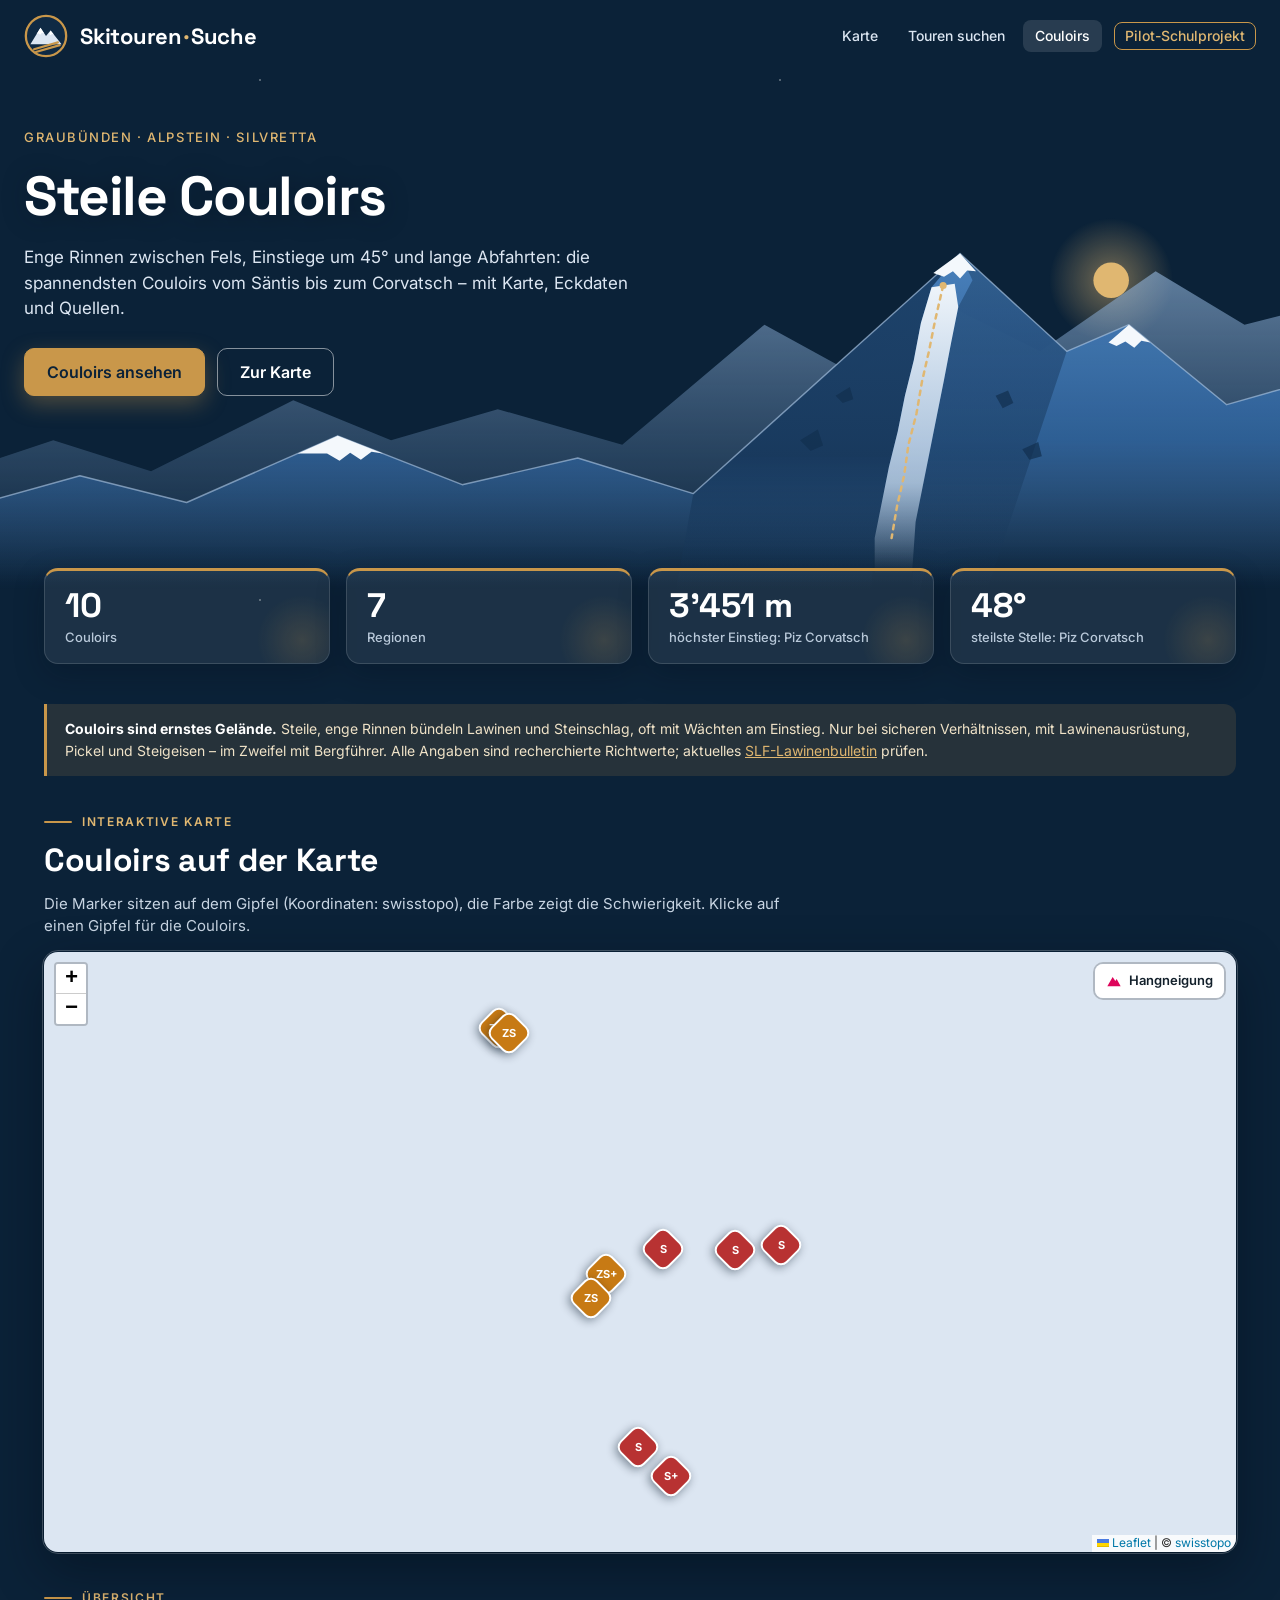
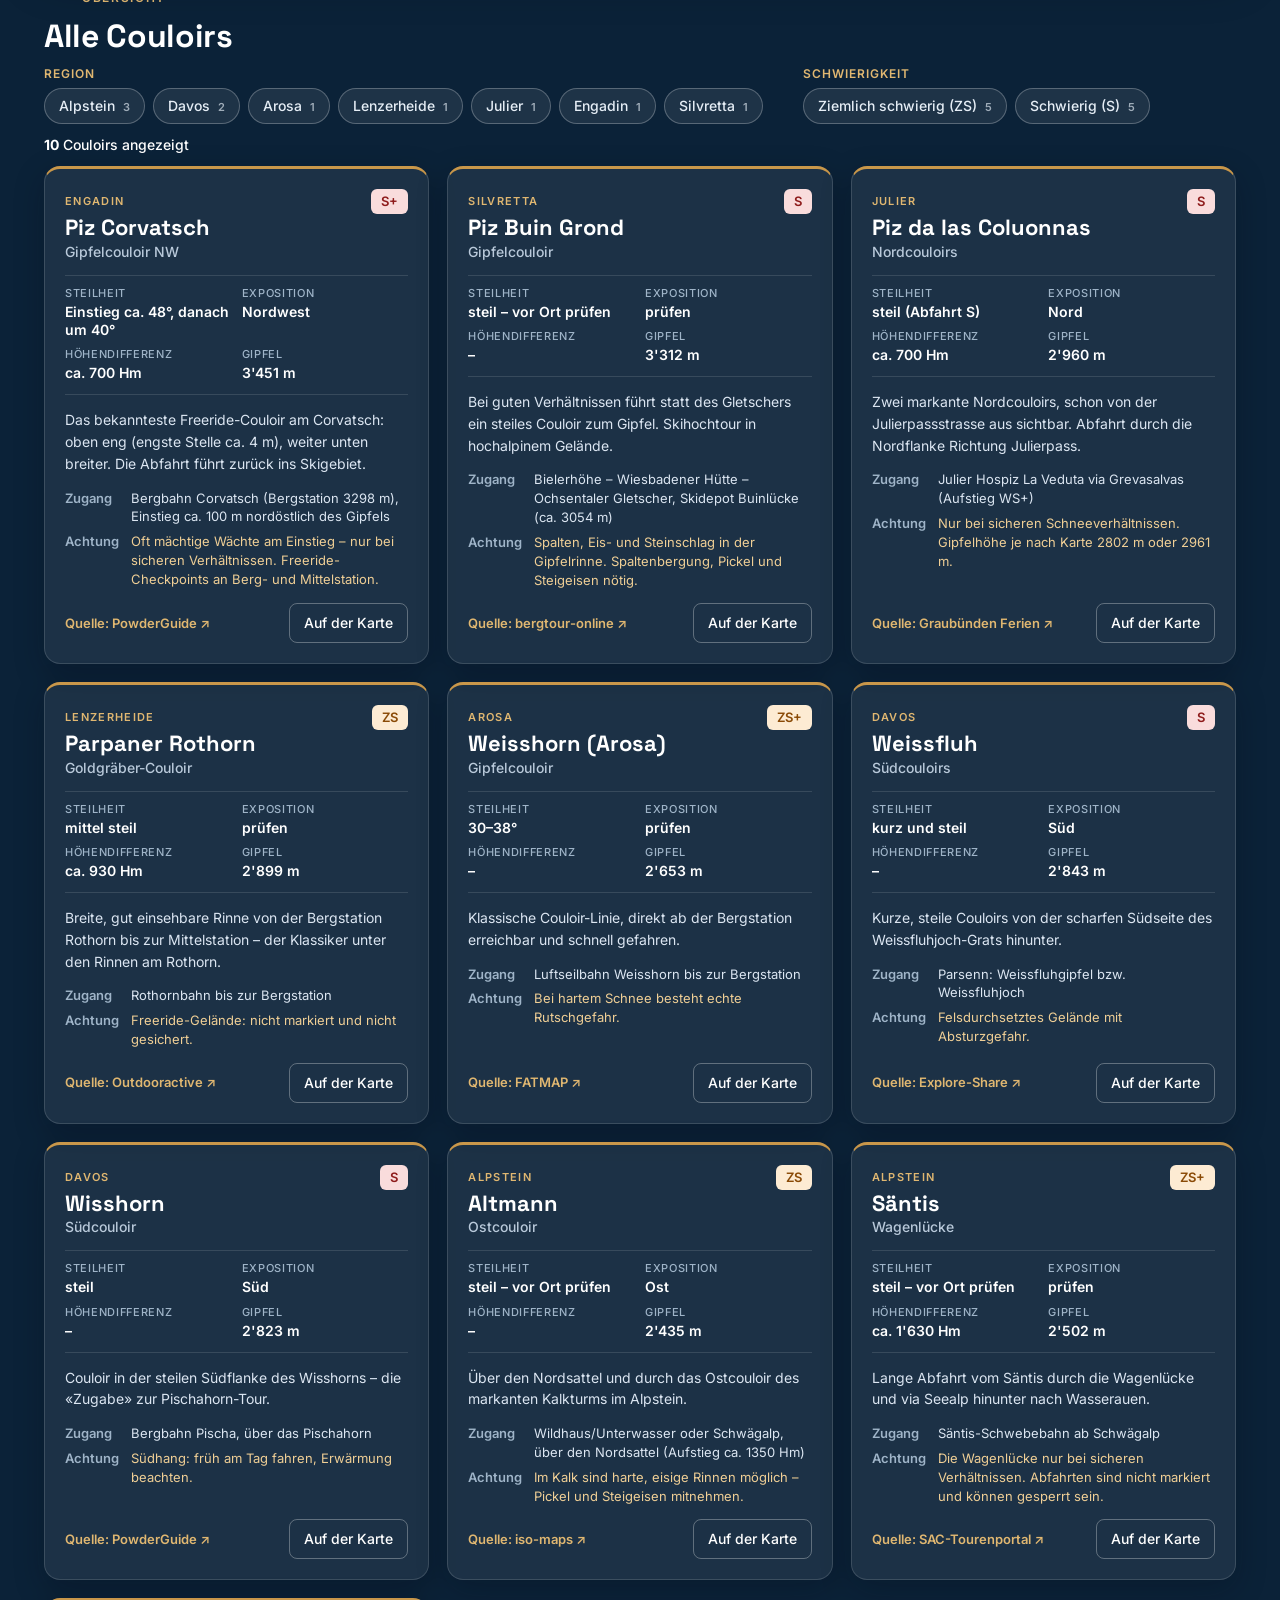
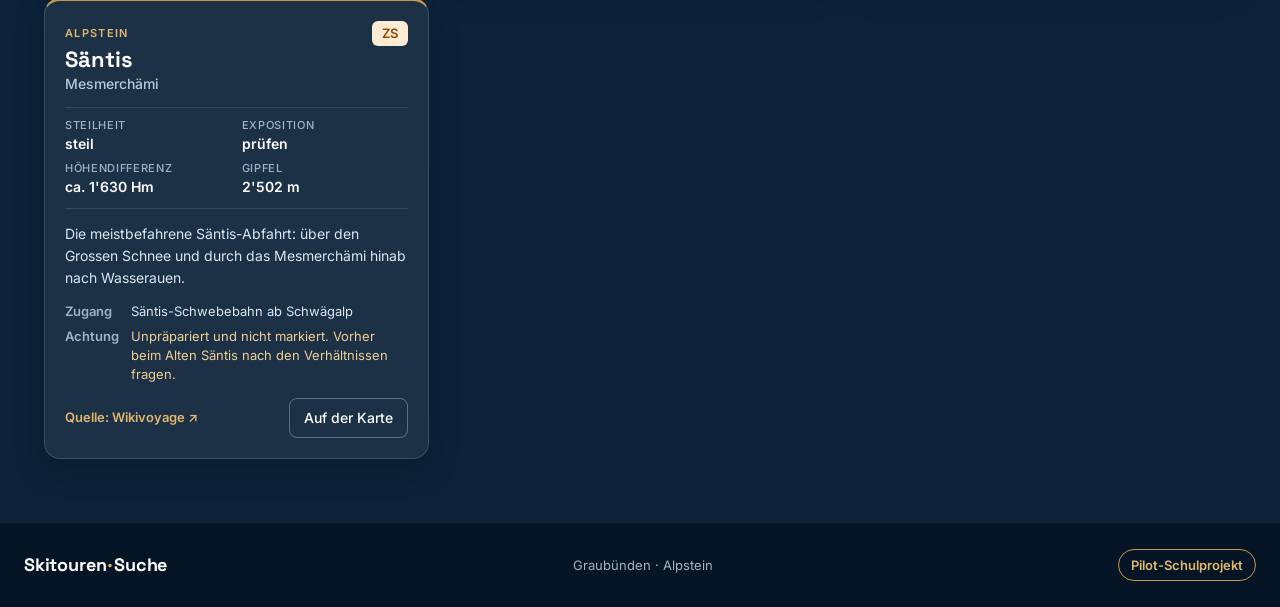
==== commit 2fd5528c: "Karten: zuschaltbare Hangneigung ab 30° (swisstopo, SLF-Klassen) mit Legende und Deckkraft Co-Author" ====
--- a/couloirs.html
+++ b/couloirs.html
@@ -92,10 +92,10 @@
   </footer>
 </div>
 <script src="vendor/leaflet/leaflet.js"></script>
-<script src="assets/tours.js?v=20261117"></script>
-<script src="assets/couloirs.js?v=20261117"></script>
-<script src="assets/comp.js?v=20261117"></script>
-<script src="assets/couloirs-page.js?v=20261117"></script>
-<script src="assets/ui.js?v=20261117"></script>
+<script src="assets/tours.js?v=20261117e"></script>
+<script src="assets/couloirs.js?v=20261117e"></script>
+<script src="assets/comp.js?v=20261117e"></script>
+<script src="assets/couloirs-page.js?v=20261117e"></script>
+<script src="assets/ui.js?v=20261117e"></script>
 </body>
 </html>
--- a/assets/style.css
+++ b/assets/style.css
@@ -370,3 +370,35 @@
 .cmini span:not(.g){font:400 12px/1.3 Inter,sans-serif;color:#B9C9DA}
 @media (max-width:800px){.cteaser{grid-template-columns:1fr}.csec{padding:22px}}
 @media (max-width:600px){.nav{flex-wrap:wrap;overflow:visible;row-gap:6px}.nav .pill{margin-left:0}.hero{padding-top:168px}.land .hero{padding-top:168px}}
+/* Routen */
+.rinfo{display:flex;flex-direction:column;gap:4px;margin-top:8px;padding-top:8px;border-top:1px solid #EDF0F3;font:500 12px/1.35 Inter,sans-serif;color:#2B3A47}
+.rinfo .rdot{display:inline-block;width:14px;height:4px;border-radius:2px;background:#E0B771;margin-right:7px;vertical-align:middle}
+.rinfo .rnone{color:#8A4A06}
+.leaflet-overlay-pane path.rline{stroke-dasharray:20000;stroke-dashoffset:20000;animation:rdraw 1.4s .5s cubic-bezier(.4,.1,.2,1) forwards}
+@keyframes rdraw{to{stroke-dashoffset:0}}
+@media (prefers-reduced-motion:reduce){.leaflet-overlay-pane path.rline{animation:none;stroke-dashoffset:0}}
+.rpanel{position:absolute;z-index:1000;left:12px;top:60px;width:300px;max-height:calc(100% - 80px);overflow:auto;background:rgba(255,255,255,.97);border-radius:14px;box-shadow:0 14px 40px rgba(5,20,35,.35);padding:16px 16px 14px;color:#13202B;animation:fadeup .25s cubic-bezier(.2,.7,.2,1)}
+.rpanel[hidden]{display:none}
+.rpanel .pop h3{padding-right:28px}
+.rclose{position:absolute;top:8px;right:8px;width:30px;height:30px;border-radius:50%;border:1px solid #DDE3E9;background:#FFF;font-size:18px;line-height:1;cursor:pointer;color:#4A5A68}
+.rclose:hover{border-color:#C9974A;color:#8A5E1E}
+@media (max-width:699px){.rpanel{left:8px;right:8px;top:auto;bottom:8px;width:auto;max-height:46%}}
+.ctip{background:#0B2238;color:#FFF;border:1px solid #C9974A;border-radius:8px;font:600 12px/1.2 Inter,sans-serif;padding:4px 8px;box-shadow:0 4px 12px rgba(5,20,35,.35)}
+.ctip::before{display:none}
+.rpanel .pop a[data-go]{font-weight:600}
+/* Hangneigung */
+.slopectl{background:#FFF;border-radius:10px!important;overflow:hidden;font-family:Inter,sans-serif;max-width:220px}
+.slopectl button{display:flex;align-items:center;gap:7px;border:none;background:#FFF;color:#13202B;font:600 13px/1 Inter,sans-serif;padding:9px 11px;cursor:pointer;width:100%}
+.slopectl button svg{width:16px;height:16px;color:#DE055B}
+.slopectl button:hover{background:#F4F6F8}
+.slopectl.on button{background:#0B2238;color:#FFF}
+.slopectl.on button svg{color:#F2E50A}
+.sleg{display:flex;flex-direction:column;gap:5px;padding:10px 12px 12px;font:500 12px/1.2 Inter,sans-serif;color:#2B3A47}
+.sleg[hidden]{display:none}
+.sleg b{font:700 11px/1 Inter,sans-serif;letter-spacing:.08em;text-transform:uppercase;color:#8A5E1E;margin-bottom:2px}
+.sleg span{display:flex;align-items:center;gap:8px}
+.sleg i{width:18px;height:12px;border-radius:3px;display:inline-block}
+.sleg label{display:flex;flex-direction:column;gap:3px;margin-top:4px;font:500 11px/1 Inter,sans-serif;color:#5A6976}
+.sleg input{width:100%;accent-color:#C9974A}
+.sleg small{font:400 10.5px/1.35 Inter,sans-serif;color:#8A4A06;margin-top:2px}
+@media (max-width:600px){.slopectl{max-width:170px}.sleg small{display:none}}
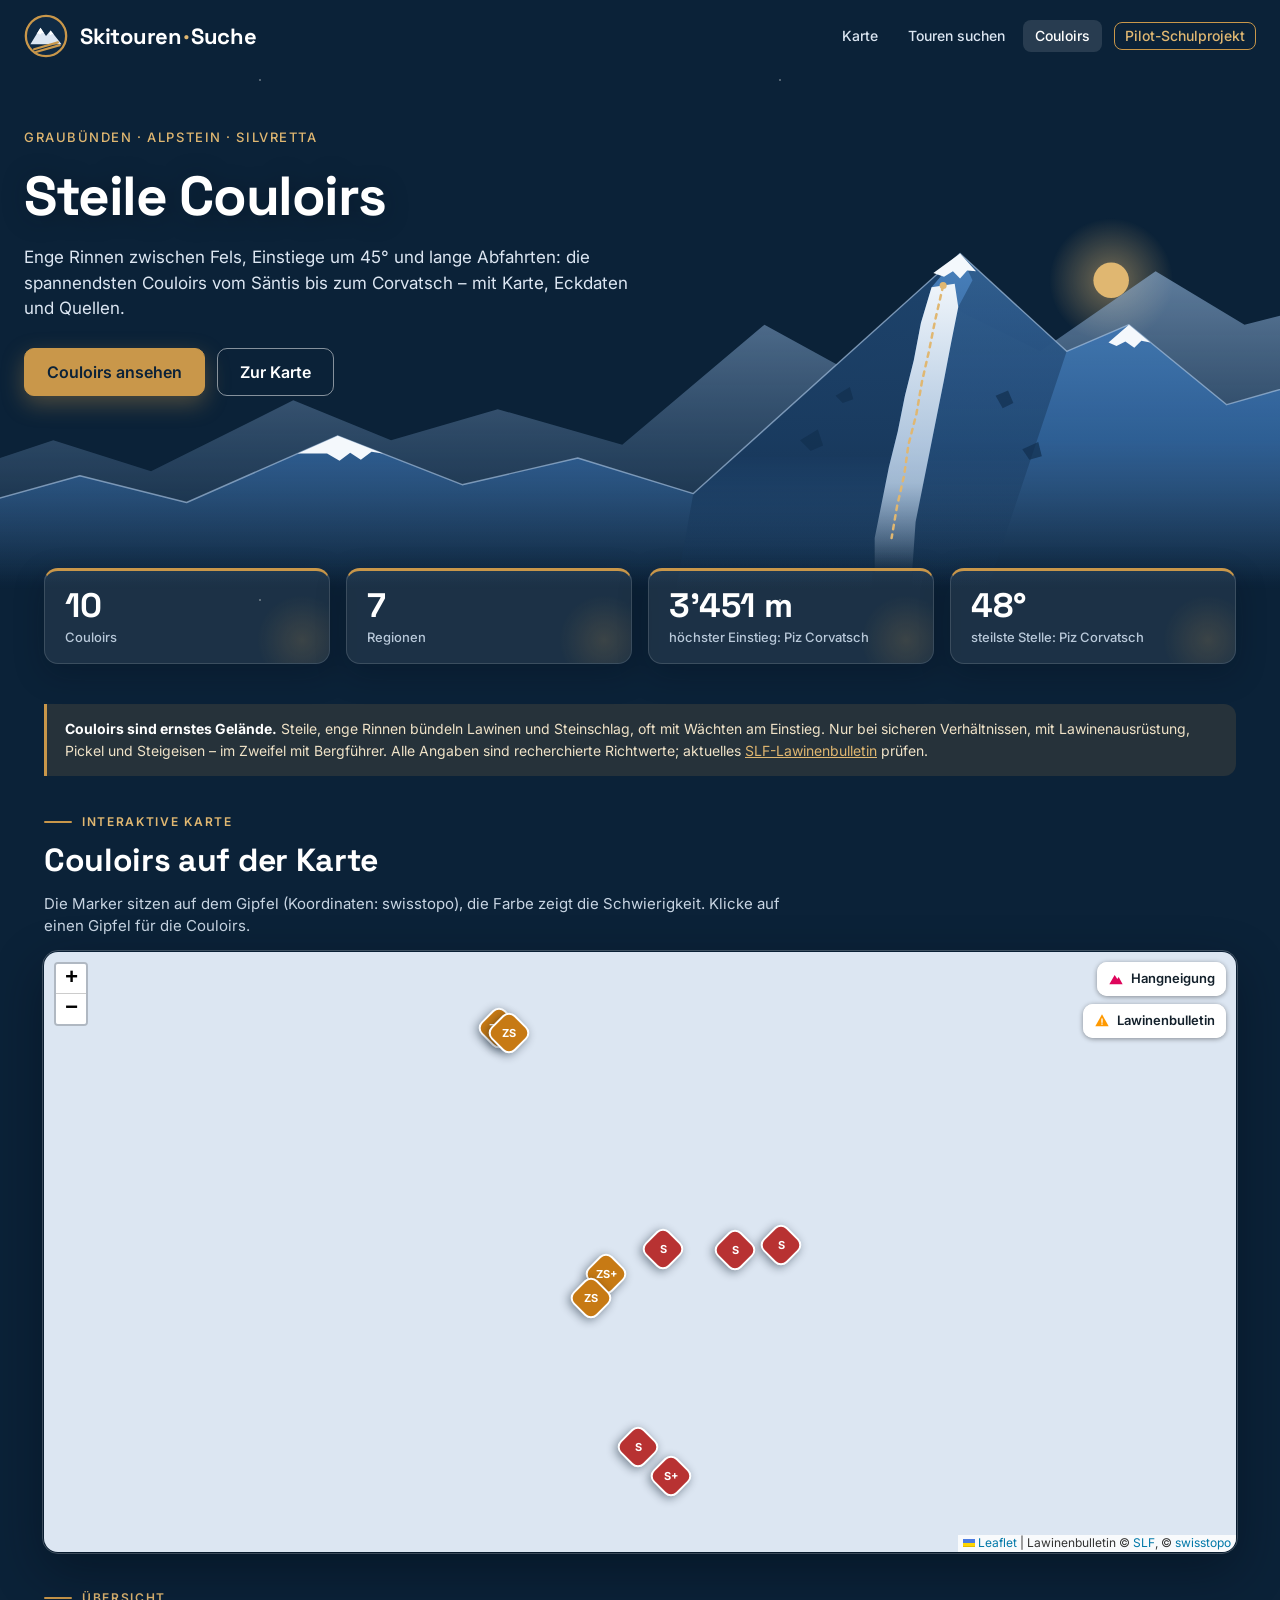
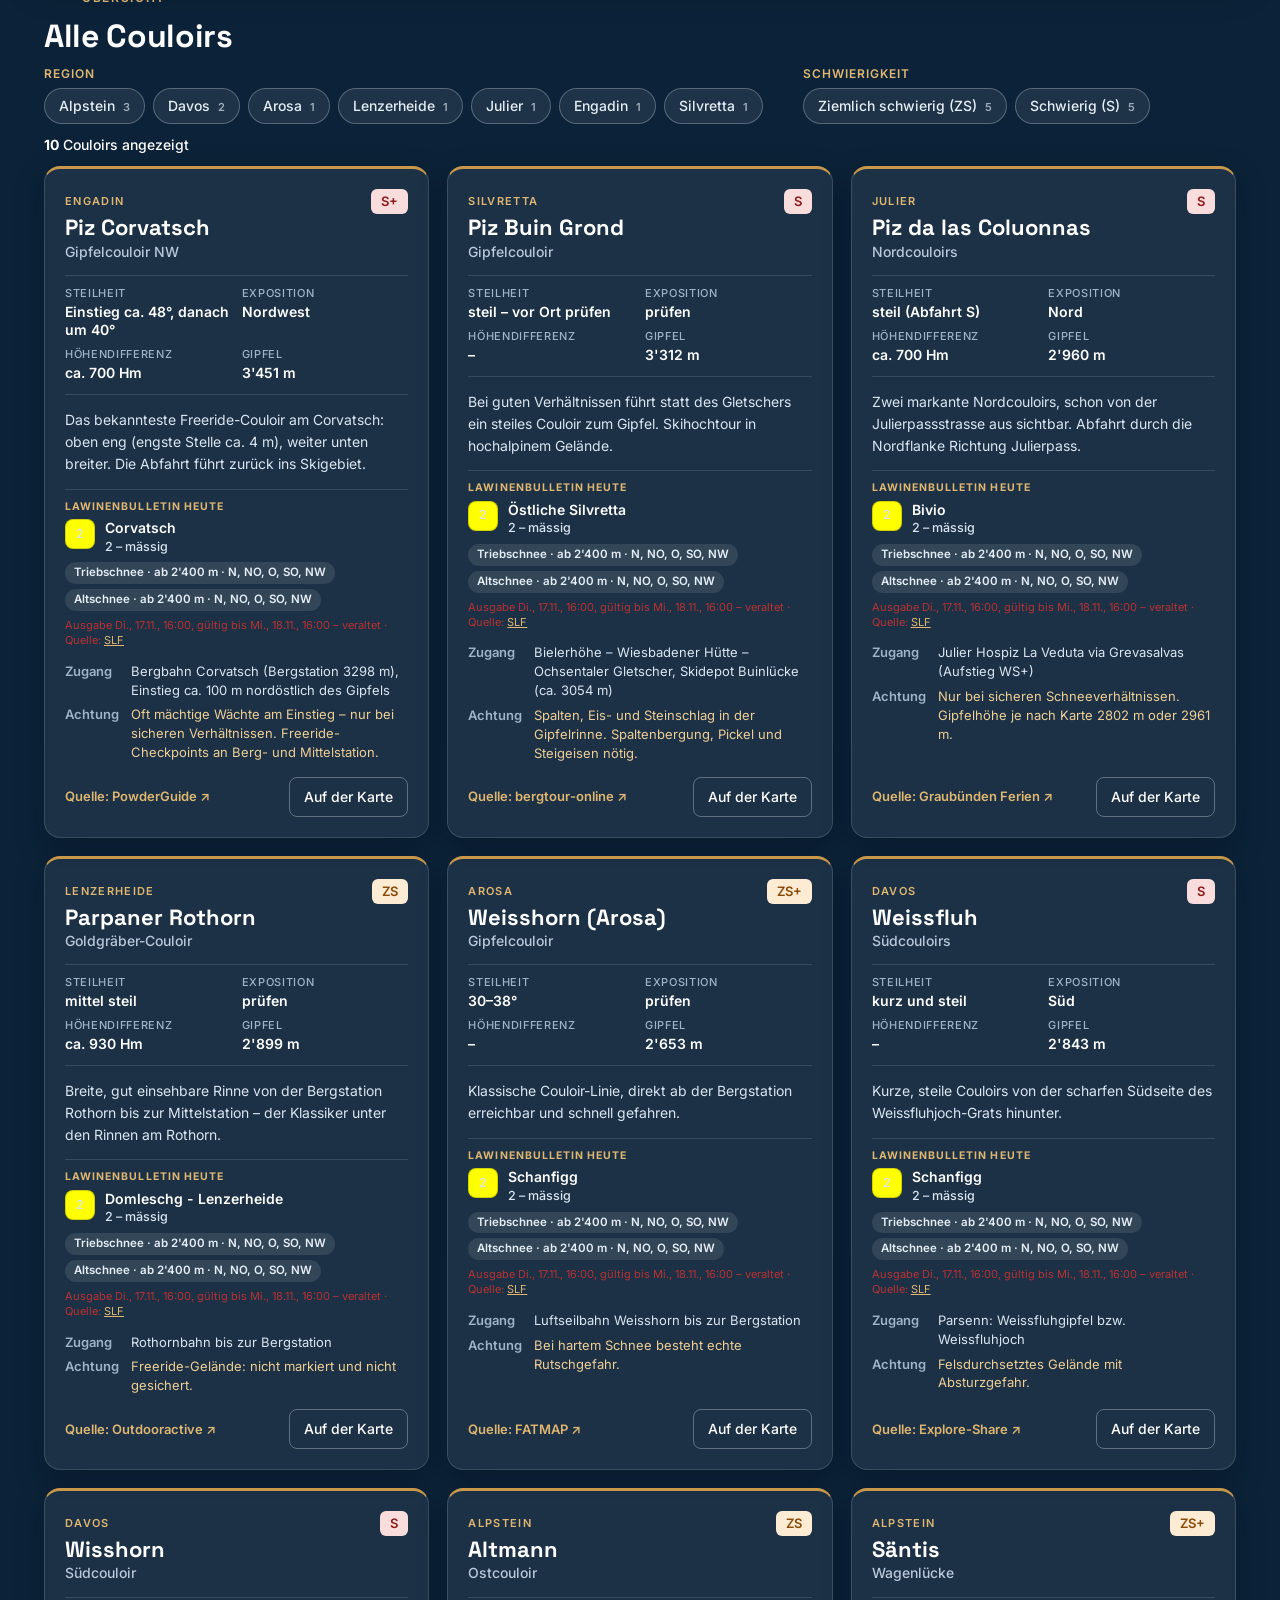
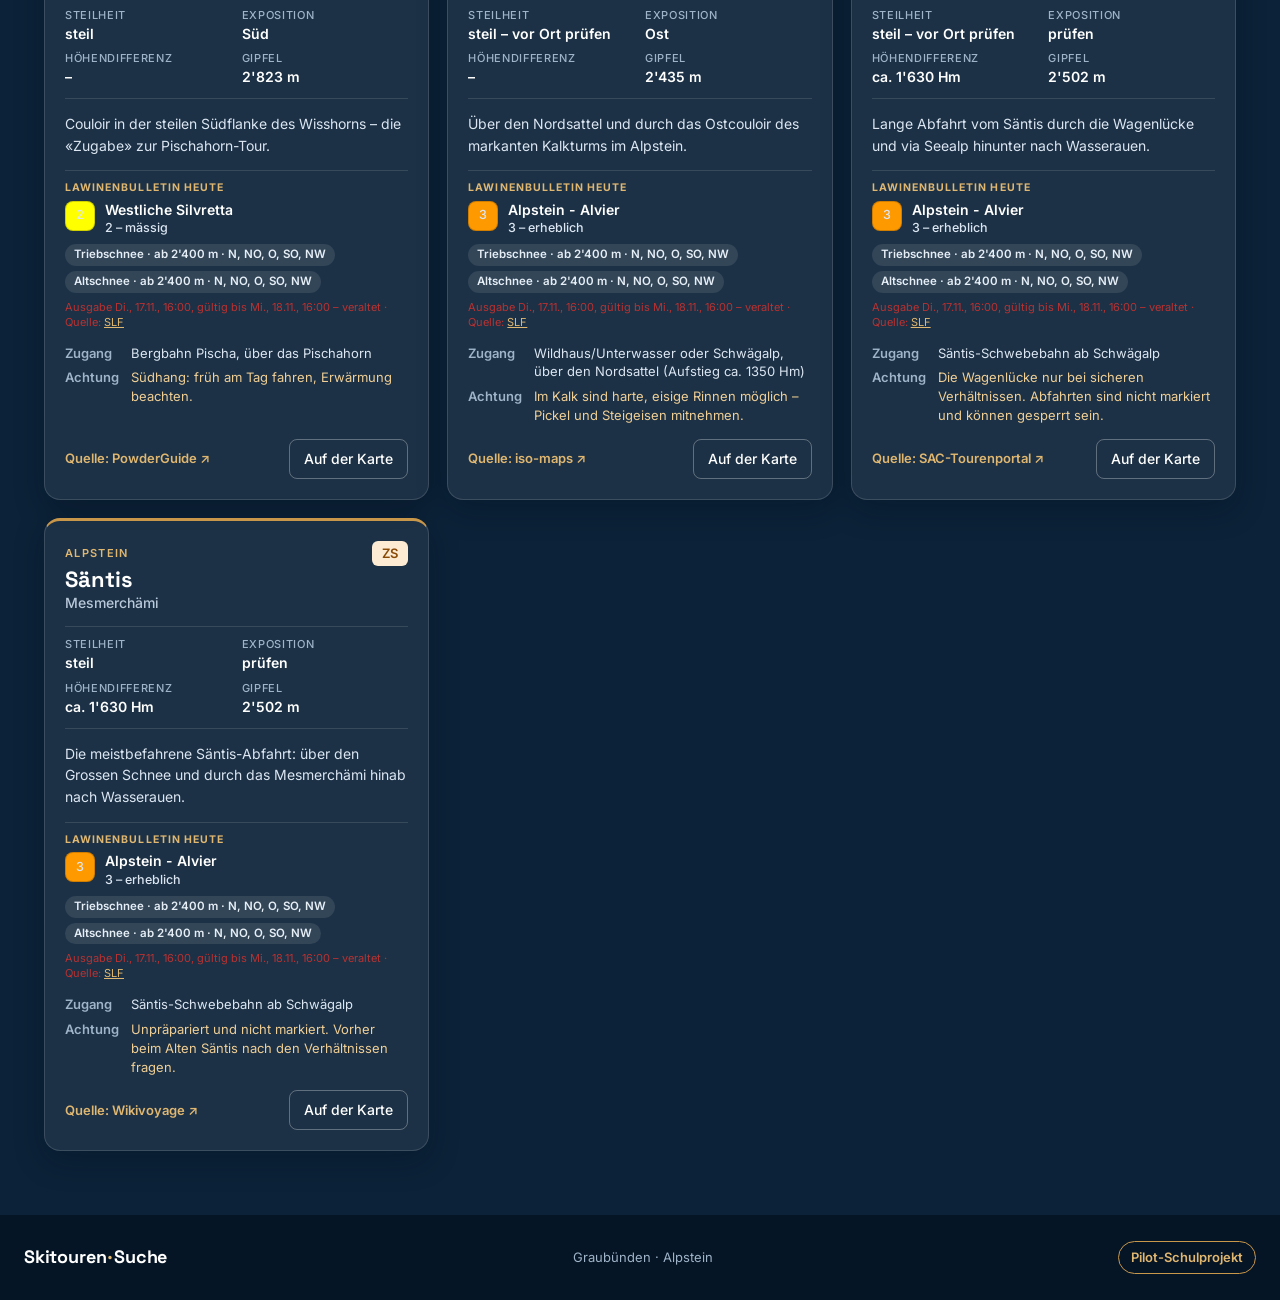
==== commit 8df3746b: "Integriertes Lawinenbulletin (SLF): Übersicht auf der Startseite, Kartenebene, Gefahrenstufe bei Tou" ====
--- a/couloirs.html
+++ b/couloirs.html
@@ -92,10 +92,10 @@
   </footer>
 </div>
 <script src="vendor/leaflet/leaflet.js"></script>
-<script src="assets/tours.js?v=20261117e"></script>
-<script src="assets/couloirs.js?v=20261117e"></script>
-<script src="assets/comp.js?v=20261117e"></script>
-<script src="assets/couloirs-page.js?v=20261117e"></script>
-<script src="assets/ui.js?v=20261117e"></script>
+<script src="assets/tours.js?v=20261117l"></script>
+<script src="assets/couloirs.js?v=20261117l"></script>
+<script src="assets/comp.js?v=20261117l"></script>
+<script src="assets/couloirs-page.js?v=20261117l"></script>
+<script src="assets/ui.js?v=20261117l"></script>
 </body>
 </html>
--- a/assets/style.css
+++ b/assets/style.css
@@ -402,3 +402,47 @@
 .sleg input{width:100%;accent-color:#C9974A}
 .sleg small{font:400 10.5px/1.35 Inter,sans-serif;color:#8A4A06;margin-top:2px}
 @media (max-width:600px){.slopectl{max-width:170px}.sleg small{display:none}}
+/* Lawinenbulletin */
+.lawctl button svg{color:#FF9900}
+.lawctl.on button svg{color:#FF9900}
+.lwb{display:inline-flex;align-items:center;justify-content:center;min-width:30px;height:30px;border-radius:8px;font:800 16px/1 'Space Grotesk',sans-serif;color:#13202B;border:1px solid rgba(0,0,0,.18);flex:none}
+.lwd{display:flex;flex-direction:column;gap:7px;font:400 13px/1.45 Inter,sans-serif;color:#2B3A47}
+.lwh{display:flex;gap:10px;align-items:flex-start}
+.lwh b{display:block;font:600 14px/1.25 Inter,sans-serif;color:#0F2A44}
+.lwh span{font:500 12.5px/1.35 Inter,sans-serif;color:#2B3A47}
+.lwps{display:flex;flex-wrap:wrap;gap:5px}
+.lwp{font:600 11.5px/1.2 Inter,sans-serif;background:#EEF2F6;border-radius:999px;padding:4px 9px;color:#2B3A47}
+.lwd p{margin:0}
+.lwd small{font:400 11px/1.35 Inter,sans-serif;color:#5A6976}.lwd small a{color:#1F5FA8}
+.lwold{color:#B83232!important}
+.lwline{margin-top:10px;padding-top:10px;border-top:1px solid #EDF0F3}
+.lwtag{display:block;font:700 10.5px/1 Inter,sans-serif;letter-spacing:.1em;text-transform:uppercase;color:#8A5E1E;margin-bottom:7px}
+.lawgrid{display:grid;grid-template-columns:repeat(auto-fill,minmax(min(260px,100%),1fr));gap:14px}
+.lawcard{display:flex;flex-direction:column;gap:10px;background:rgba(255,255,255,.07);border:1px solid rgba(255,255,255,.14);border-radius:16px;padding:16px 18px;color:#E6EEF6;position:relative;overflow:hidden}
+.lawcard::before{content:"";position:absolute;left:0;top:0;bottom:0;width:5px;background:var(--lc)}
+.lawcard .lch{display:flex;gap:12px;align-items:center}
+.lawcard .lwb{min-width:42px;height:42px;font-size:22px;border-radius:10px}
+.lawcard b{font:700 18px/1.15 'Space Grotesk',sans-serif;color:#FFF}
+.lawcard .lcl{font:600 13px/1.3 Inter,sans-serif;color:#DCE6F2}
+.lawcard .lwp{background:rgba(255,255,255,.1);color:#E6EEF6}
+.lawcard small{font:400 11.5px/1.35 Inter,sans-serif;color:#9FB4C8}
+.lawmeta{margin:0;font:400 14px/1.5 Inter,sans-serif;color:#C8D5E3}.lawmeta a{color:#E0B771}
+.lawmeta.old{color:#F2A2A2}
+.card .lwline{margin-top:0;border-top:none;padding:10px 12px;background:#F7F9FB;border-radius:10px}
+.ccard .lwline{border-top:1px solid rgba(255,255,255,.12);padding-top:12px;margin-top:0}
+.ccard .lwline .lwtag{color:#E0B771}.ccard .lwd,.ccard .lwh span{color:#DCE6F2}.ccard .lwh b{color:#FFF}.ccard .lwp{background:rgba(255,255,255,.1);color:#E6EEF6}.ccard .lwd small{color:#9FB4C8}.ccard .lwd small a{color:#E0B771}
+.srow{display:flex;align-items:stretch}
+.srow .smain{flex:1}
+.sexp{display:flex;align-items:center;justify-content:center;width:36px;border:none;border-left:1px solid rgba(255,255,255,.18);background:#0B2238;color:#FFF;cursor:pointer;padding:0}
+.sexp[hidden]{display:none}
+.sexp svg{width:16px;height:16px;transition:transform .2s}
+.sexp.up svg{transform:rotate(180deg)}
+.sexp:hover{background:#16406A}
+.slopectl button:focus-visible{outline:3px solid #7FB0E8;outline-offset:-3px}
+.slopectl+.slopectl{margin-top:8px}
+@media (max-width:600px){.slopectl{max-width:200px}.slopectl .smain{padding:8px 9px;font-size:12px}}
+/* Legende neben dem Schalter statt darunter: verdrängt keine anderen Schalter */
+.slopectl{position:relative;overflow:visible!important;background:transparent!important;border:none!important;box-shadow:none!important}
+.slopectl .srow{border-radius:10px;overflow:hidden;background:#FFF;box-shadow:0 1px 5px rgba(0,0,0,.4)}
+.slopectl .sleg{position:absolute;top:0;right:calc(100% + 8px);width:190px;max-height:var(--legmax,260px);overflow:auto;background:rgba(255,255,255,.97);border-radius:10px;box-shadow:0 6px 20px rgba(5,20,35,.3);z-index:2}
+@media (max-width:600px){.slopectl .sleg{width:150px;padding:8px 10px 10px;gap:4px}.slopectl .sleg i{width:14px;height:10px}}
